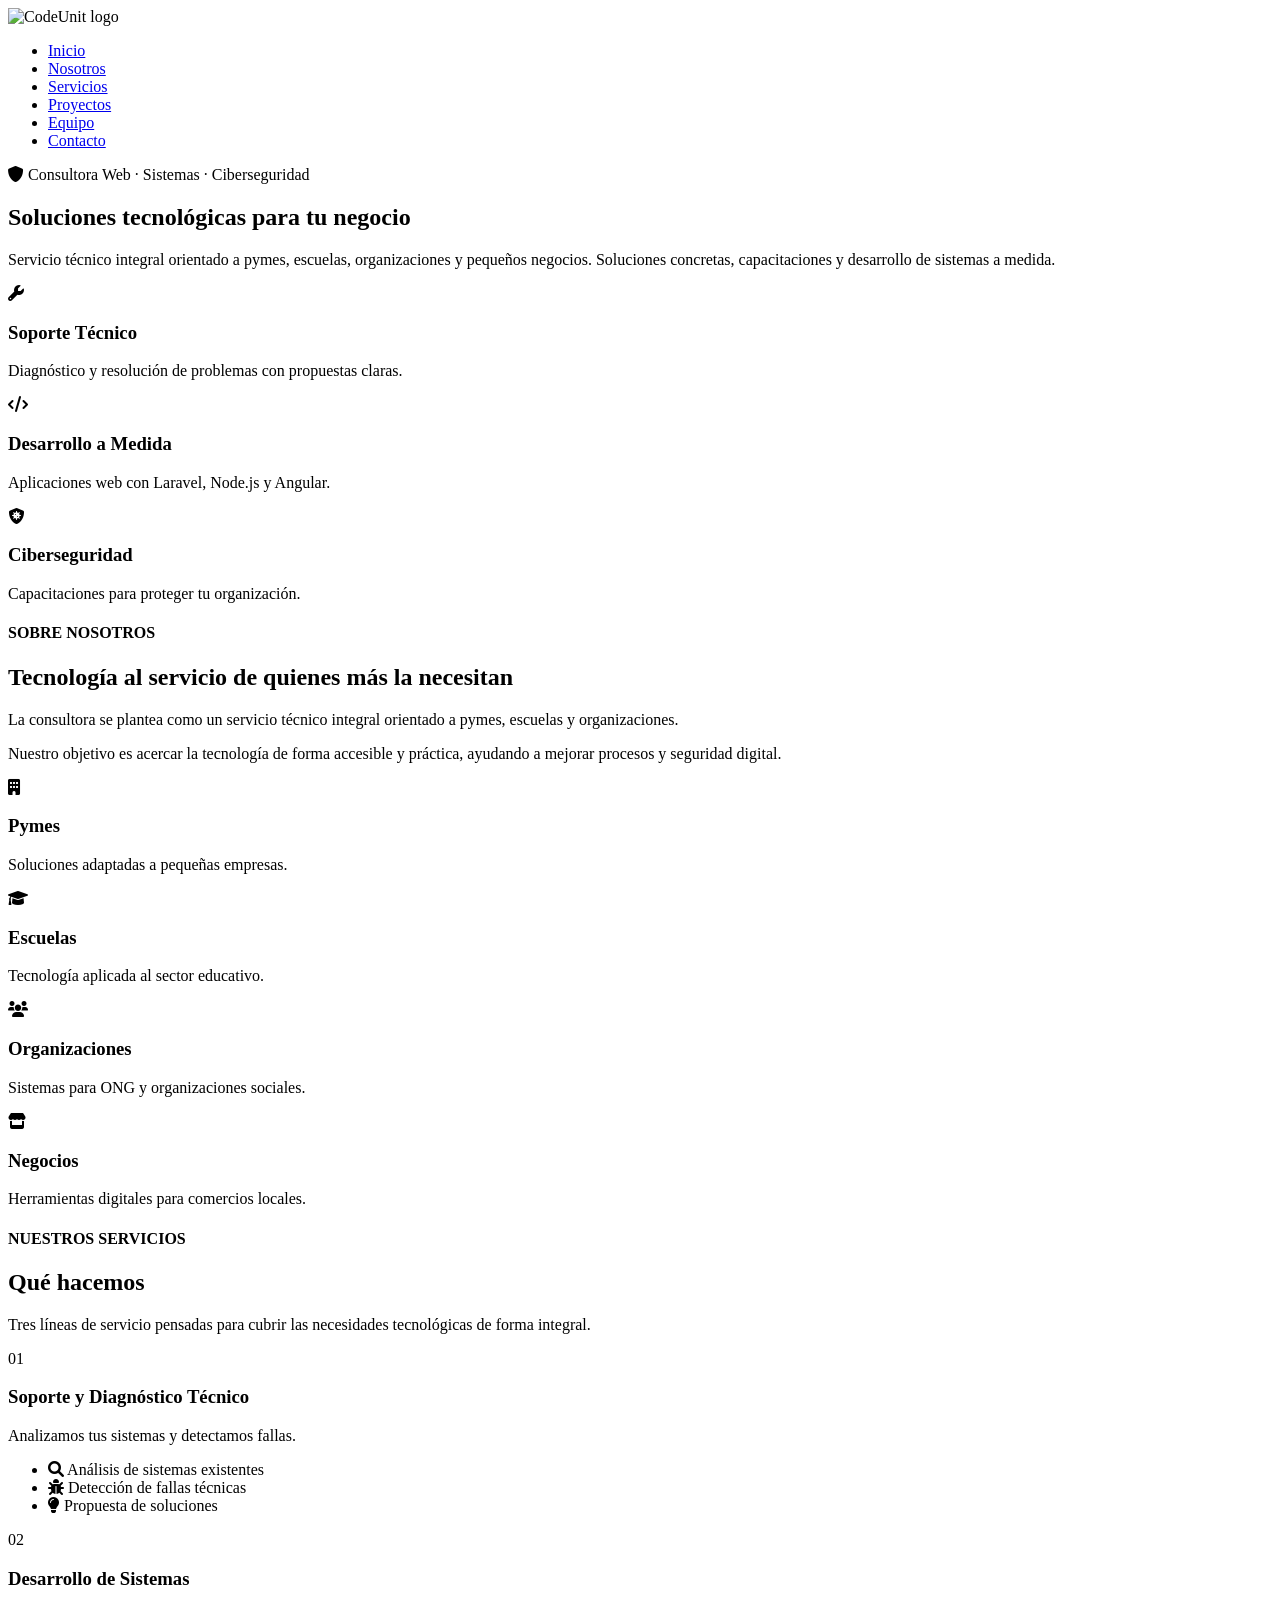
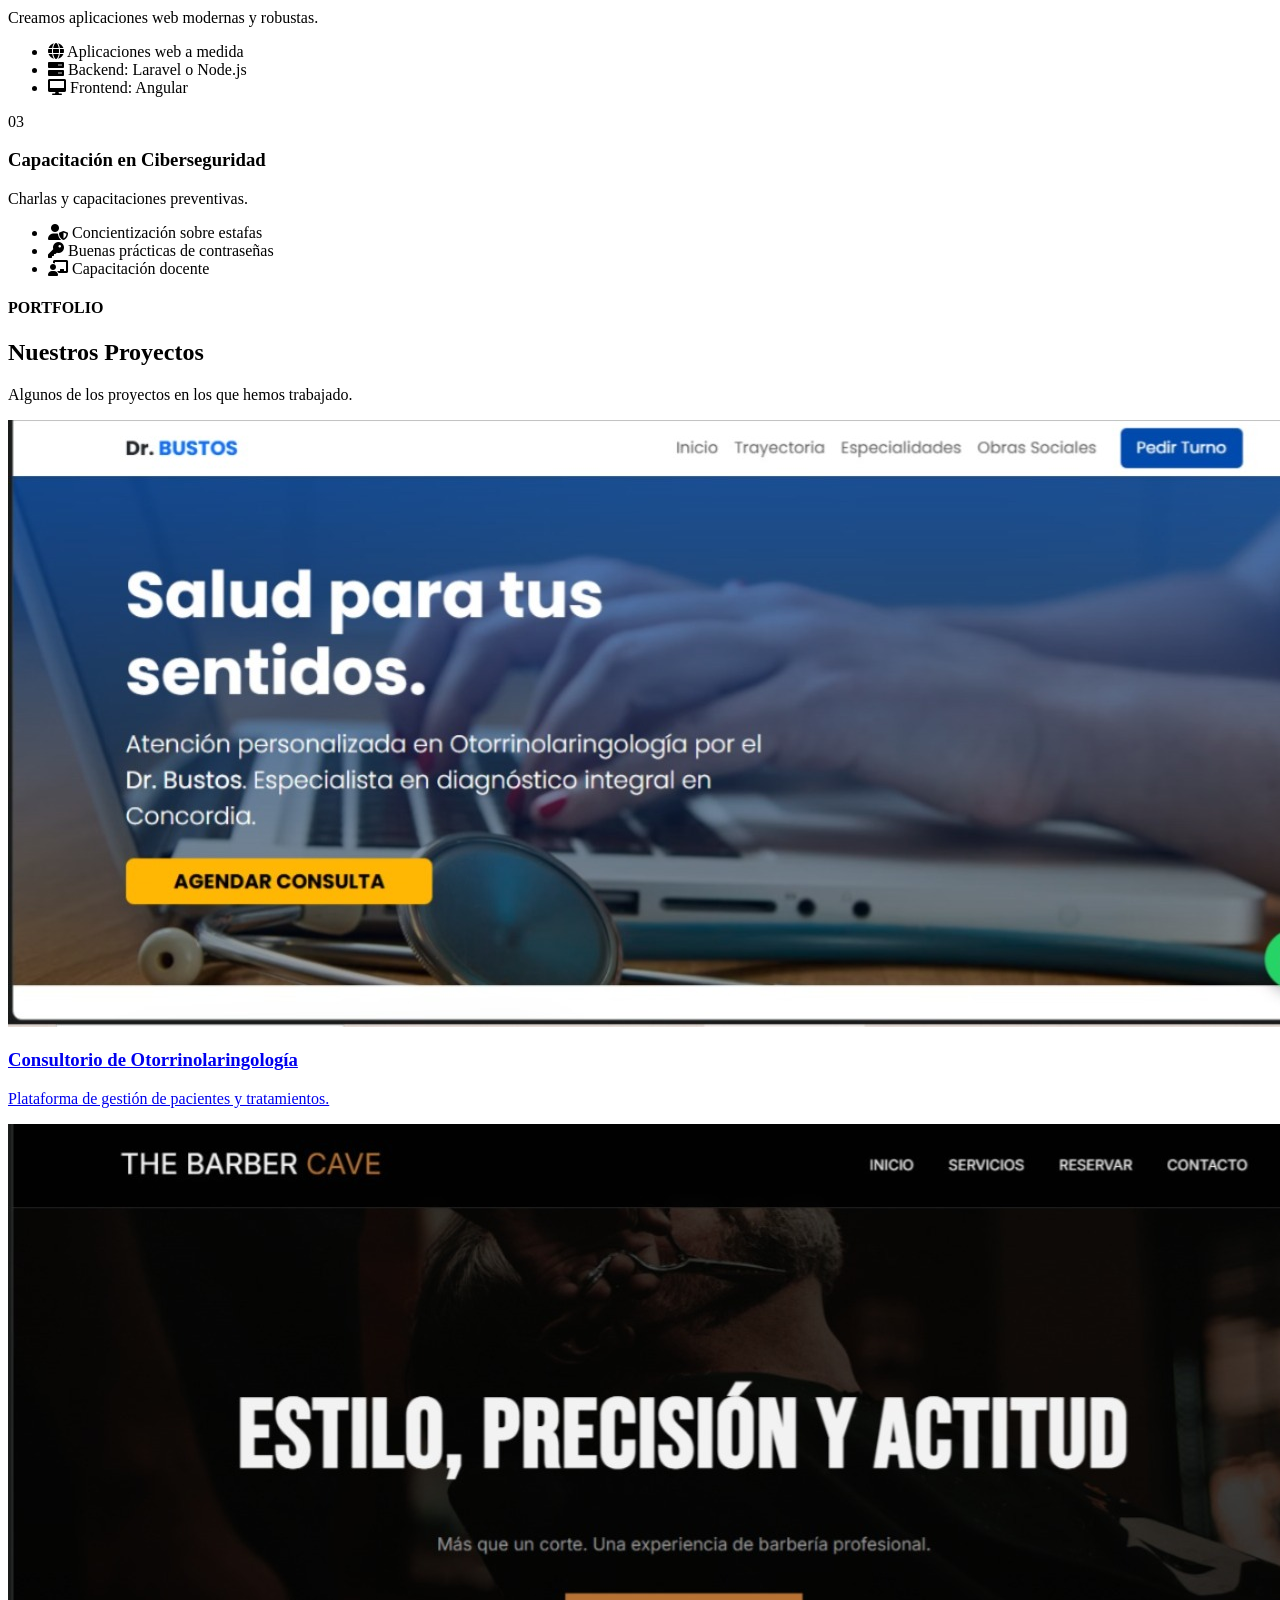
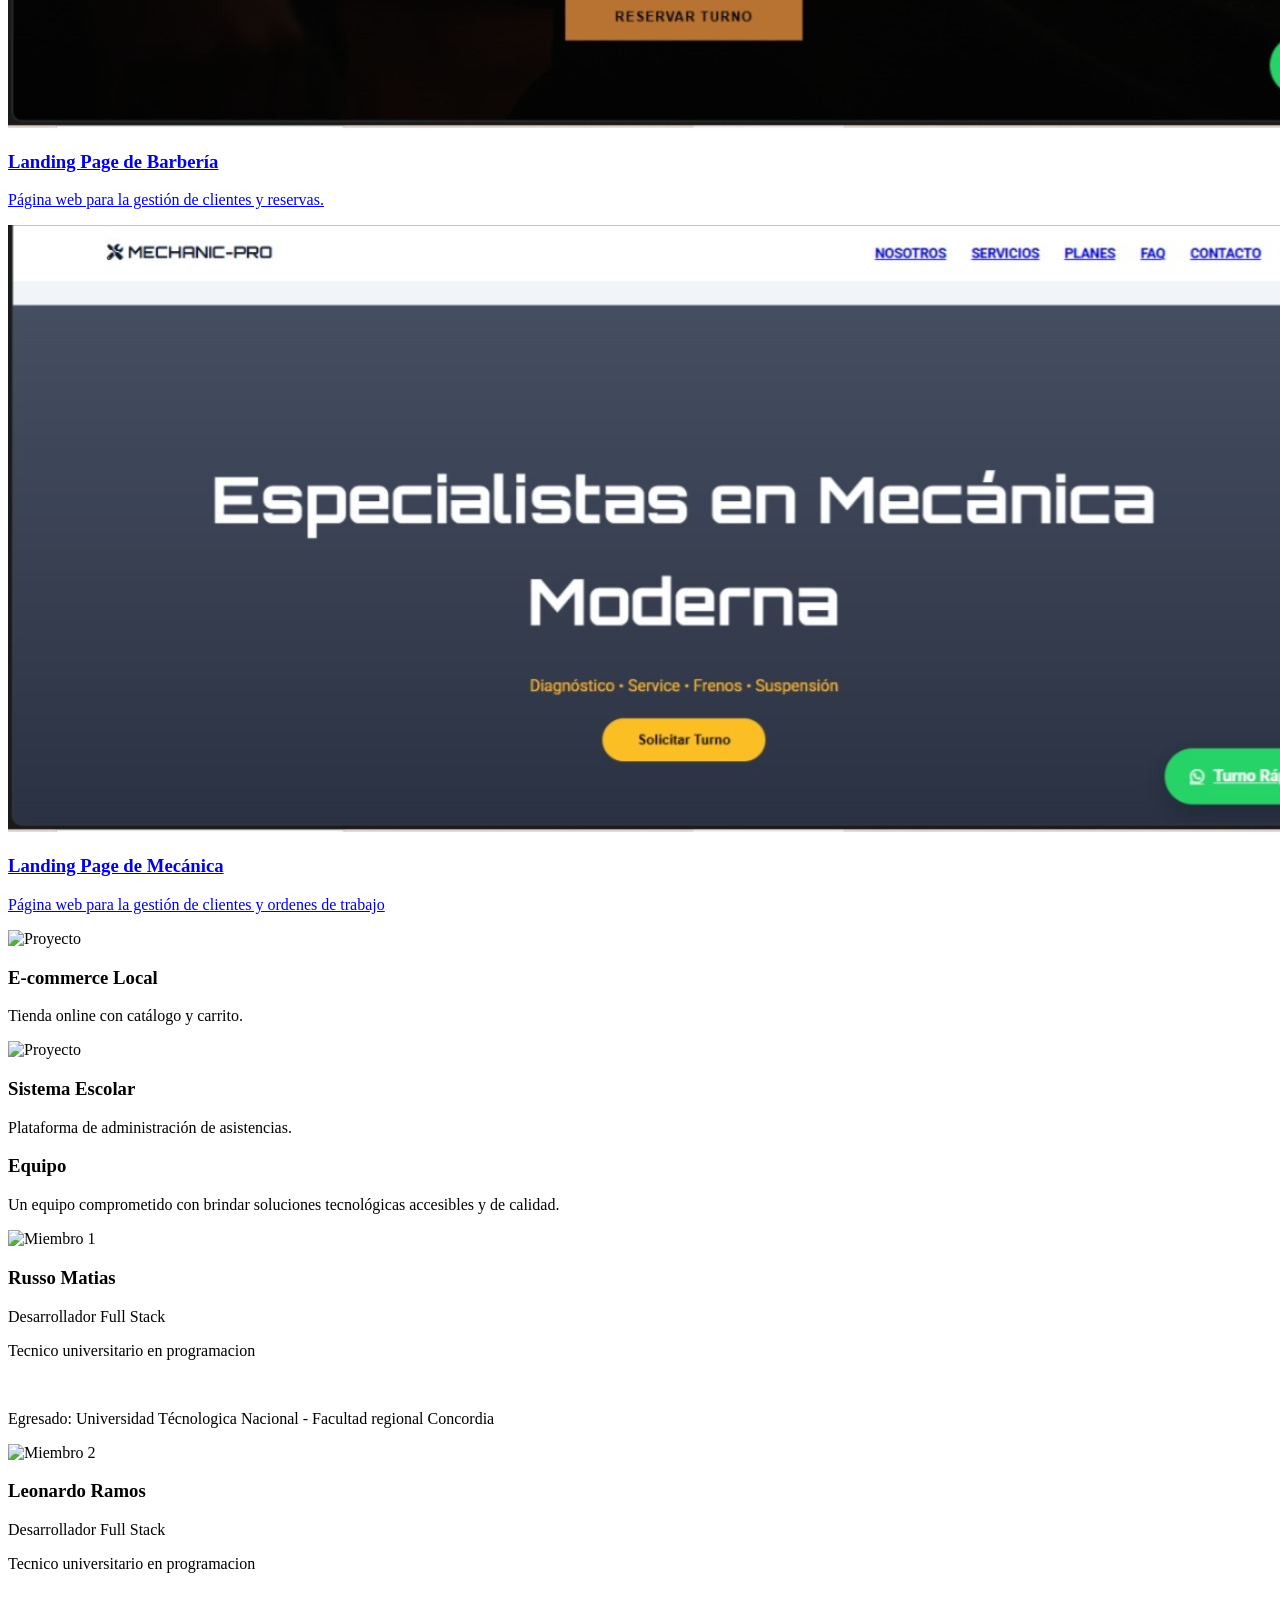
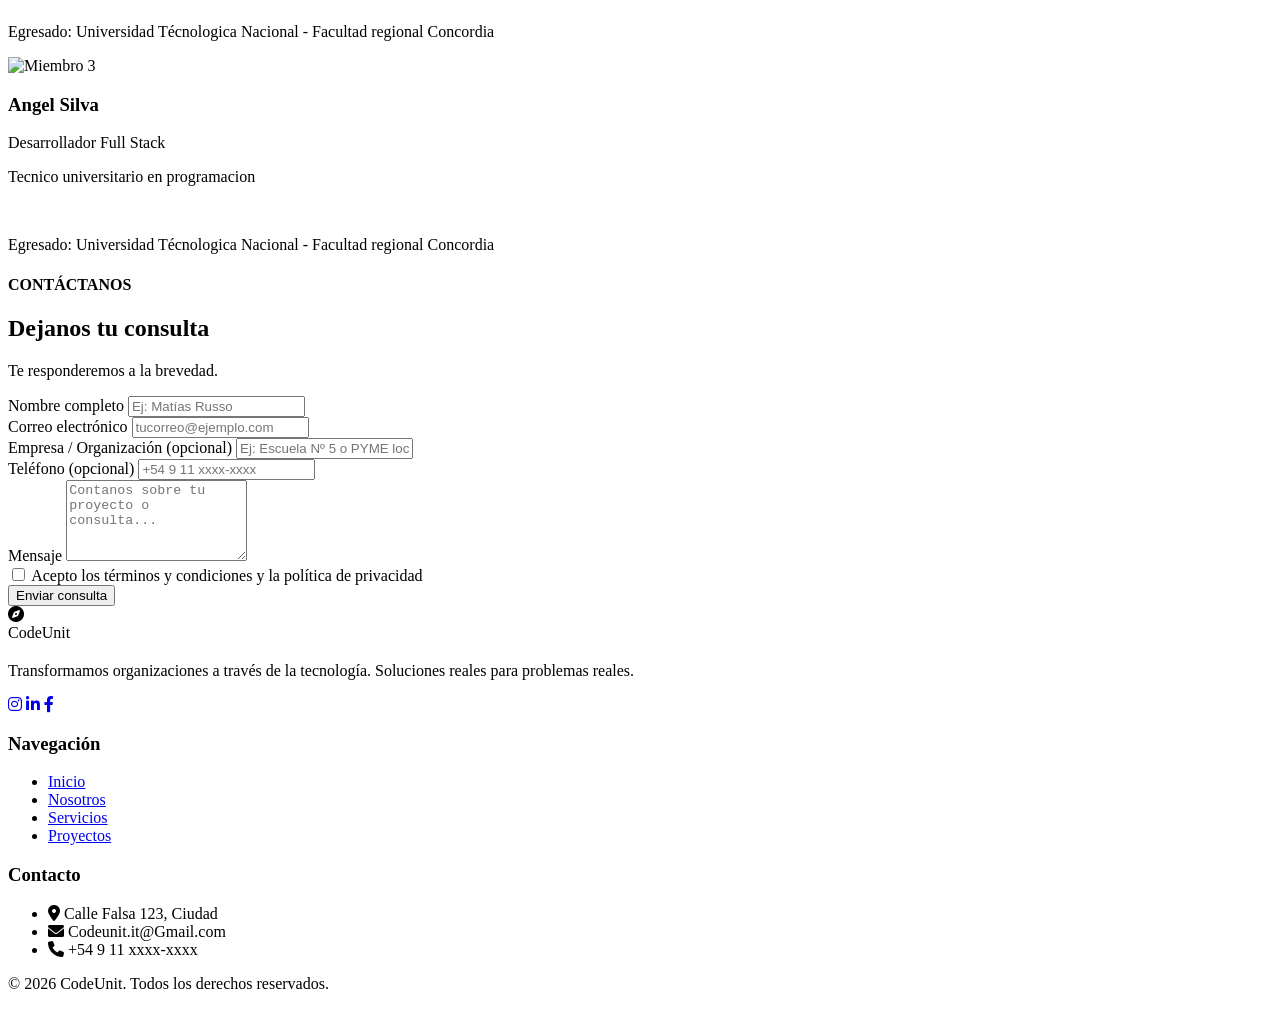
==== index.html @ b83b1275 "Prueba de cambios en el carrousel" ====
<!DOCTYPE html>
<html lang="es">
<head>
    <meta charset="UTF-8">
    <meta name="viewport" content="width=device-width, initial-scale=1.0">
    <title>Nodo Sur - Soluciones Tecnológicas</title>
    
    <link rel="stylesheet" href="styles.css">
    <link rel="icon" type="image/x-icon" href="newLogo.png">
    <link rel="icon" type="image/png" sizes="32x32" href="newLogo.png">
    <link rel="apple-touch-icon" sizes="180x180" href="newLogo.png">

    <link href="https://fonts.googleapis.com/css2?family=Poppins:wght@300;400;600;700&display=swap" rel="stylesheet">
    
    <link rel="stylesheet" href="https://cdnjs.cloudflare.com/ajax/libs/font-awesome/6.0.0/css/all.min.css">
</head>
<body>

    <nav class="navbar">
        <div class="logo-container">
            <img src="newLogo.png" alt="CodeUnit logo" class="nav-logo">
        </div>

        <div class="menu-toggle" id="mobile-menu">
            <span class="bar"></span>
            <span class="bar"></span>
            <span class="bar"></span>
        </div>

        <ul class="nav-links">
            <li><a href="#inicio">Inicio</a></li>
            <li><a href="#nosotros">Nosotros</a></li>
            <li><a href="#servicios">Servicios</a></li>
            <li><a href="#proyectos">Proyectos</a></li>
            <li><a href="#equipo">Equipo</a></li>
            <li><a href="#contacto" class="btn-nav">Contacto</a></li>
        </ul>
    </nav>

    <section id="inicio" class="hero-section">
        <div class="container hero-layout">
            <div class="hero-text">
                <span class="badge"><i class="fas fa-shield-alt"></i> Consultora Web · Sistemas · Ciberseguridad</span>
                <h1>Soluciones tecnológicas para tu negocio</h1>
                <p>Servicio técnico integral orientado a pymes, escuelas, organizaciones y pequeños negocios. Soluciones concretas, capacitaciones y desarrollo de sistemas a medida.</p>
            </div>
            
            <div class="hero-cards">
                <div class="mini-card zoom-hover">
                    <div class="icon-box"><i class="fas fa-wrench"></i></div>
                    <div>
                        <h3>Soporte Técnico</h3>
                        <p>Diagnóstico y resolución de problemas con propuestas claras.</p>
                    </div>
                </div>
                <div class="mini-card zoom-hover">
                    <div class="icon-box"><i class="fas fa-code"></i></div>
                    <div>
                        <h3>Desarrollo a Medida</h3>
                        <p>Aplicaciones web con Laravel, Node.js y Angular.</p>
                    </div>
                </div>
                <div class="mini-card zoom-hover">
                    <div class="icon-box"><i class="fas fa-shield-virus"></i></div>
                    <div>
                        <h3>Ciberseguridad</h3>
                        <p>Capacitaciones para proteger tu organización.</p>
                    </div>
                </div>
            </div>
        </div>
    </section>

    <section id="nosotros" class="section-white">
        <div class="container split-layout">
            <div class="text-block">
                <h4 class="section-subtitle">SOBRE NOSOTROS</h4>
                <h2>Tecnología al servicio de quienes más la necesitan</h2>
                <p>La consultora se plantea como un servicio técnico integral orientado a pymes, escuelas y organizaciones.</p>
                <p>Nuestro objetivo es acercar la tecnología de forma accesible y práctica, ayudando a mejorar procesos y seguridad digital.</p>
            </div>
            <div class="grid-2x2">
                <div class="info-card-white zoom-hover">
                    <i class="fas fa-building"></i>
                    <h3>Pymes</h3>
                    <p>Soluciones adaptadas a pequeñas empresas.</p>
                </div>
                <div class="info-card-white zoom-hover">
                    <i class="fas fa-graduation-cap"></i>
                    <h3>Escuelas</h3>
                    <p>Tecnología aplicada al sector educativo.</p>
                </div>
                <div class="info-card-white zoom-hover">
                    <i class="fas fa-users"></i>
                    <h3>Organizaciones</h3>
                    <p>Sistemas para ONG y organizaciones sociales.</p>
                </div>
                <div class="info-card-white zoom-hover">
                    <i class="fas fa-store"></i>
                    <h3>Negocios</h3>
                    <p>Herramientas digitales para comercios locales.</p>
                </div>
            </div>
        </div>
    </section>

    <section id="servicios" class="section-dark">
        <div class="container">
            <div class="center-header">
                <h4 class="section-subtitle">NUESTROS SERVICIOS</h4>
                <h2>Qué hacemos</h2>
                <p>Tres líneas de servicio pensadas para cubrir las necesidades tecnológicas de forma integral.</p>
            </div>
            <div class="services-grid">
                <div class="service-card zoom-hover">
                    <div class="card-number">01</div>
                    <div class="line-accent"></div>
                    <h3>Soporte y Diagnóstico Técnico</h3>
                    <p>Analizamos tus sistemas y detectamos fallas.</p>
                    <ul>
                        <li><i class="fas fa-search"></i> Análisis de sistemas existentes</li>
                        <li><i class="fas fa-bug"></i> Detección de fallas técnicas</li>
                        <li><i class="fas fa-lightbulb"></i> Propuesta de soluciones</li>
                    </ul>
                </div>
                <div class="service-card zoom-hover">
                    <div class="card-number">02</div>
                    <div class="line-accent"></div>
                    <h3>Desarrollo de Sistemas</h3>
                    <p>Creamos aplicaciones web modernas y robustas.</p>
                    <ul>
                        <li><i class="fas fa-globe"></i> Aplicaciones web a medida</li>
                        <li><i class="fas fa-server"></i> Backend: Laravel o Node.js</li>
                        <li><i class="fas fa-desktop"></i> Frontend: Angular</li>
                    </ul>
                </div>
                <div class="service-card zoom-hover">
                    <div class="card-number">03</div>
                    <div class="line-accent"></div>
                    <h3>Capacitación en Ciberseguridad</h3>
                    <p>Charlas y capacitaciones preventivas.</p>
                    <ul>
                        <li><i class="fas fa-user-shield"></i> Concientización sobre estafas</li>
                        <li><i class="fas fa-key"></i> Buenas prácticas de contraseñas</li>
                        <li><i class="fas fa-chalkboard-teacher"></i> Capacitación docente</li>
                    </ul>
                </div>
            </div>
        </div>
    </section>

    <section id="proyectos" class="section-white">
        <div class="container">
            <div class="center-header">
                <h4 class="section-subtitle">PORTFOLIO</h4>
                <h2>Nuestros Proyectos</h2>
                <p>Algunos de los proyectos en los que hemos trabajado.</p>
            </div>
            
            <div class="carousel-wrapper">
                <div class="carousel-track" id="track">
                    <div class="project-card zoom-hover">
                        <a href="https://codeunit-it.github.io/Landing_Otorrino/" target="_blank" rel="noopener">
                        <img src="images/otorrino.jpeg" alt="Proyecto">
                        <div class="p-content">
                            <h3>Consultorio de Otorrinolaringología</h3>
                            <p>Plataforma de gestión de pacientes y tratamientos.</p>
                        </div>
                        </a>
                    </div>
                    <div class="project-card zoom-hover">
                        <a href="https://codeunit-it.github.io/Landing_barberia/" target="_blank" rel="noopener">
                        <img src="images/barberia.jpeg" alt="Proyecto">
                        <div class="p-content">
                            <h3>Landing Page de Barbería</h3>
                            <p>Página web para la gestión de clientes y reservas.</p>
                        </div>
                        </a>
                    </div>
                    <div class="project-card zoom-hover">
                        <a href="https://codeunit-it.github.io/Landing_mecanica/" target="_blank" rel="noopener">
                        <img src="images/mecanico.jpeg" alt="Proyecto">
                        <div class="p-content">
                            <h3>Landing Page de Mecánica</h3>
                            <p>Página web para la gestión de clientes y ordenes de trabajo</p>
                        </div>
                        </a>
                    </div>
                    <div class="project-card zoom-hover">
                        <img src="https://cdn.dribbble.com/userupload/23744972/file/original-f09ad4491cf30c1628e68083ad7d12ad.jpg?resize=400x0" alt="Proyecto">
                        <div class="p-content">
                            <h3>E-commerce Local</h3>
                            <p>Tienda online con catálogo y carrito.</p>
                        </div>
                    </div>
                     <div class="project-card zoom-hover">
                        <img src="https://www.lawebdelprogramador.com/usr/195000/195862/5e44d7206b558-gestion_de_alumnos.png" alt="Proyecto">
                        <div class="p-content">
                            <h3>Sistema Escolar</h3>
                            <p>Plataforma de administración de asistencias.</p>
                        </div>
                    </div>
                </div>
            </div>
        </div>
    </section>

    <section id="equipo" class="section-grey">
        <div class="container">
            <div class="center-header">
                <h3>Equipo</h3>
                <p>Un equipo comprometido con brindar soluciones tecnológicas accesibles y de calidad.</p>
            </div>
            <div class="team-grid">
                <div class="team-card zoom-hover">
                    <img src="https://cdn-icons-png.flaticon.com/512/149/149071.png" alt="Miembro 1">
                    <div class="team-info">
                        <h3>Russo Matias</h3>
                        <span class="role">Desarrollador Full Stack</span>
                        <p>Tecnico universitario en programacion</p>
                        <br>
                        <p>Egresado: Universidad Técnologica Nacional - Facultad regional Concordia</p>
                    </div>
                </div>
                <div class="team-card zoom-hover">
                    <img src="https://cdn-icons-png.flaticon.com/512/149/149071.png" alt="Miembro 2">
                    <div class="team-info">
                        <h3>Leonardo Ramos</h3>
                        <span class="role">Desarrollador Full Stack</span>
                        <p>Tecnico universitario en programacion</p>
                        <br>
                        <p>Egresado: Universidad Técnologica Nacional - Facultad regional Concordia</p>
                    </div>
                </div>
                <div class="team-card zoom-hover">
                    <img src="https://cdn-icons-png.flaticon.com/512/149/149071.png" alt="Miembro 3">
                    <div class="team-info">
                        <h3>Angel Silva</h3>
                        <span class="role">Desarrollador Full Stack</span>
                        <p>Tecnico universitario en programacion </p>
                        <br>
                        <p>Egresado: Universidad Técnologica Nacional - Facultad regional Concordia</p>
                    </div>
                </div>
            </div>
        </div>
    </section>

    <!-- SECCIÓN CONTACTO CON FORM -->
    <section id="contacto" class="section-white">
        <div class="container">
            <div class="center-header">
                <h4 class="section-subtitle">CONTÁCTANOS</h4>
                <h2>Dejanos tu consulta</h2>
                <p>Te responderemos a la brevedad.</p>
            </div>

            <div class="contact-form-wrapper">
                <form class="contact-form" 
                      action="https://formsubmit.co/Codeunit.it@gmail.com" 
                      method="POST">
                    <div class="form-row">
                        <div class="form-group">
                            <label for="nombre">Nombre completo</label>
                            <input 
                                type="text" 
                                id="nombre" 
                                name="nombre" 
                                placeholder="Ej: Matías Russo" 
                                required
                            >
                        </div>

                        <div class="form-group">
                            <label for="email">Correo electrónico</label>
                            <input 
                                type="email" 
                                id="email" 
                                name="email" 
                                placeholder="tucorreo@ejemplo.com" 
                                required
                            >
                        </div>
                    </div>

                    <div class="form-group">
                        <label for="empresa">Empresa / Organización (opcional)</label>
                        <input 
                            type="text" 
                            id="empresa" 
                            name="empresa" 
                            placeholder="Ej: Escuela Nº 5 o PYME local"
                        >
                    </div>

                    <div class="form-group">
                        <label for="telefono">Teléfono (opcional)</label>
                        <input 
                            type="tel" 
                            id="telefono" 
                            name="telefono" 
                            placeholder="+54 9 11 xxxx-xxxx"
                        >
                    </div>

                    <div class="form-group">
                        <label for="mensaje">Mensaje</label>
                        <textarea 
                            id="mensaje" 
                            name="mensaje" 
                            rows="5" 
                            placeholder="Contanos sobre tu proyecto o consulta..." 
                            required
                        ></textarea>
                    </div>

                    <div class="form-group form-check">
                        <input type="checkbox" id="acepto" name="acepto" >
                        <label for="acepto">Acepto los términos y condiciones y la política de privacidad</label>
                    </div>

                    <!-- Config extra de FormSubmit -->
                    <input type="hidden" name="_subject" value="Nueva consulta desde la web">
                    <input type="hidden" name="_captcha" value="false">
                    <input type="hidden" name="_next" value="https://codeunit-it.github.io/">

                    <button type="submit">
                        Enviar consulta
                    </button>
                </form>
            </div>
        </div>
    </section>

    <footer class="footer-section">
        <div class="container">
            <div class="footer-grid">
                
                <div class="footer-col">
                    <div class="logo-container" style="margin-bottom: 20px;">
                        <div class="logo-placeholder"><i class="fas fa-compass"></i></div>
                        <span>CodeUnit</span>
                    </div>
                    <p>Transformamos organizaciones a través de la tecnología. Soluciones reales para problemas reales.</p>
                    <div class="social-icons">
                        <a href="#" class="zoom-hover"><i class="fab fa-instagram"></i></a>
                        <a href="#" class="zoom-hover"><i class="fab fa-linkedin-in"></i></a>
                        <a href="#" class="zoom-hover"><i class="fab fa-facebook-f"></i></a>
                    </div>
                </div>

                <div class="footer-col">
                    <h3>Navegación</h3>
                    <ul class="footer-links">
                        <li><a href="#inicio">Inicio</a></li>
                        <li><a href="#nosotros">Nosotros</a></li>
                        <li><a href="#servicios">Servicios</a></li>
                        <li><a href="#proyectos">Proyectos</a></li>
                    </ul>
                </div>

                <div class="footer-col">
                    <h3>Contacto</h3>
                    <ul class="contact-list">
                        <li><i class="fas fa-map-marker-alt"></i> Calle Falsa 123, Ciudad</li>
                        <li><i class="fas fa-envelope"></i> Codeunit.it@Gmail.com</li>
                        <li><i class="fas fa-phone"></i> +54 9 11 xxxx-xxxx</li>
                    </ul>
                </div>
            </div>

            <div class="footer-bottom">
                <p>&copy; 2026 CodeUnit. Todos los derechos reservados.</p>
            </div>
        </div>
    </footer>

    <script src="script.js"></script>
</body>
</html>
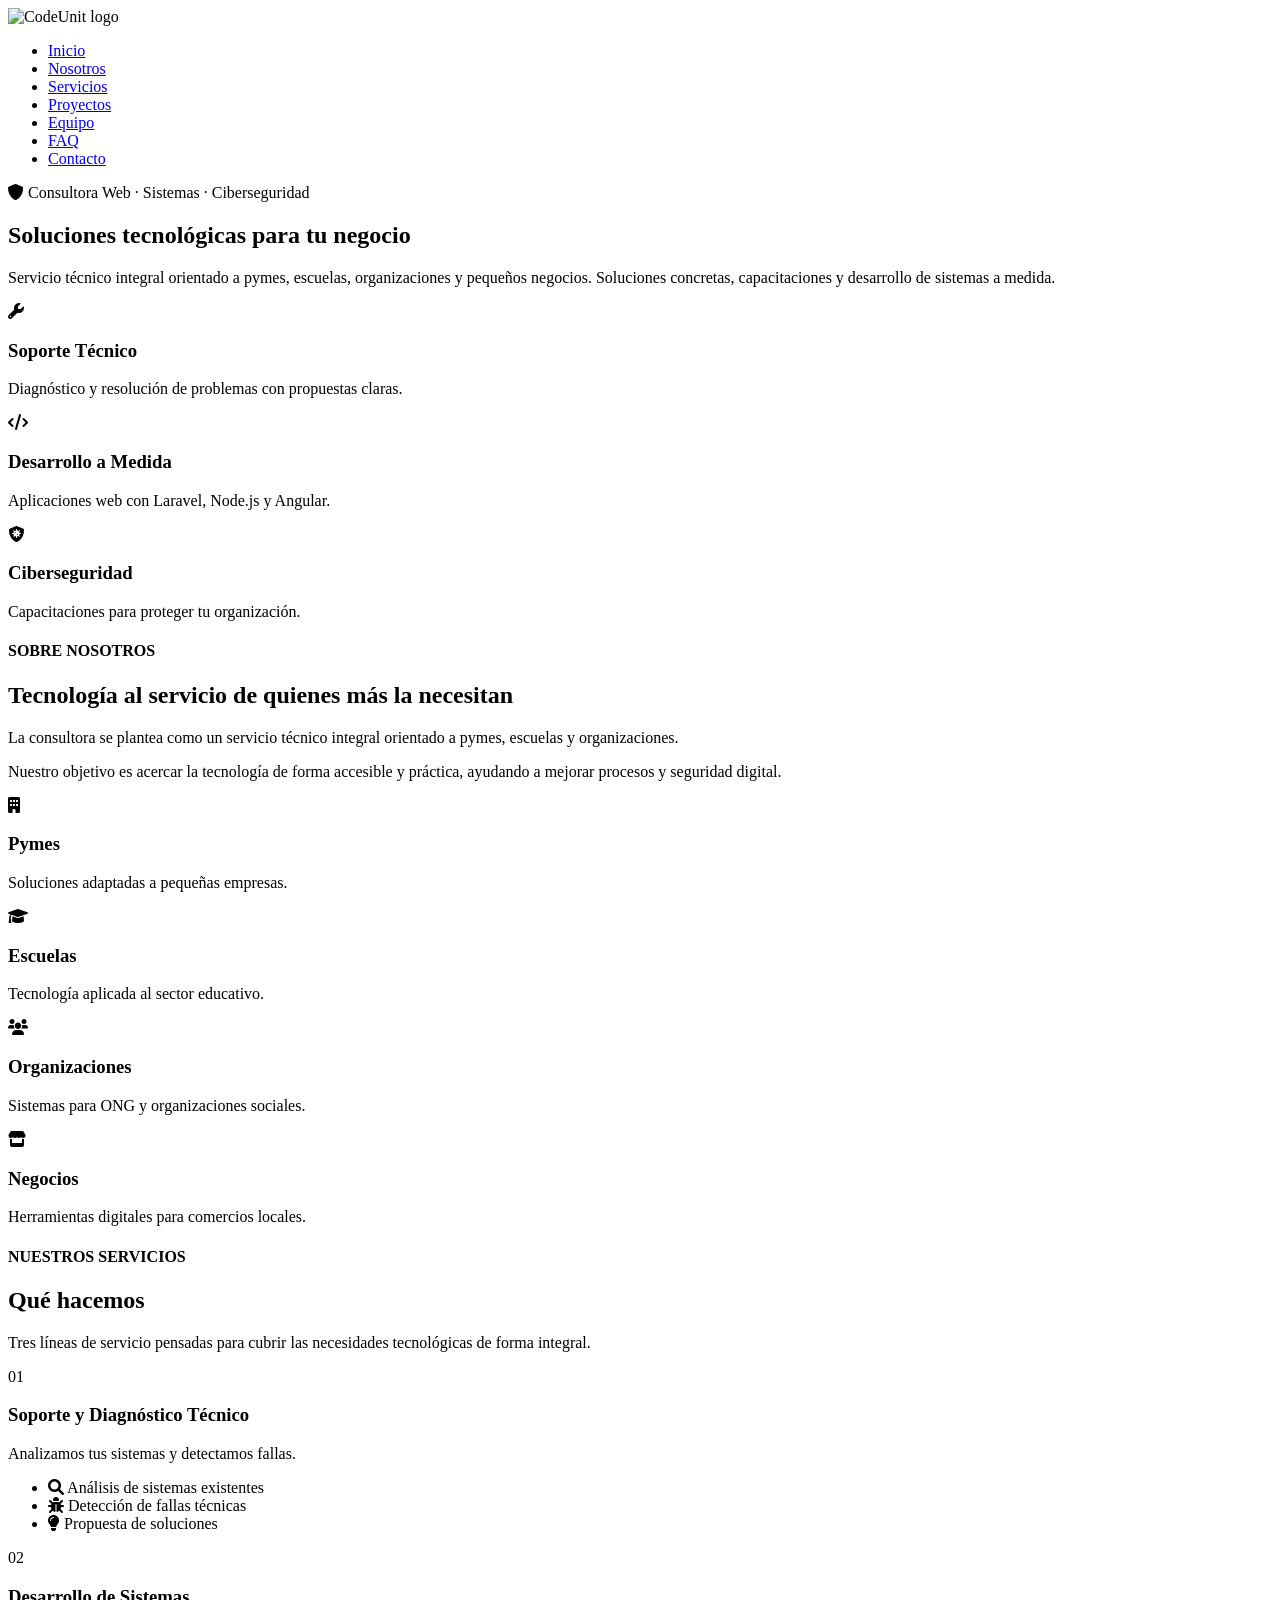
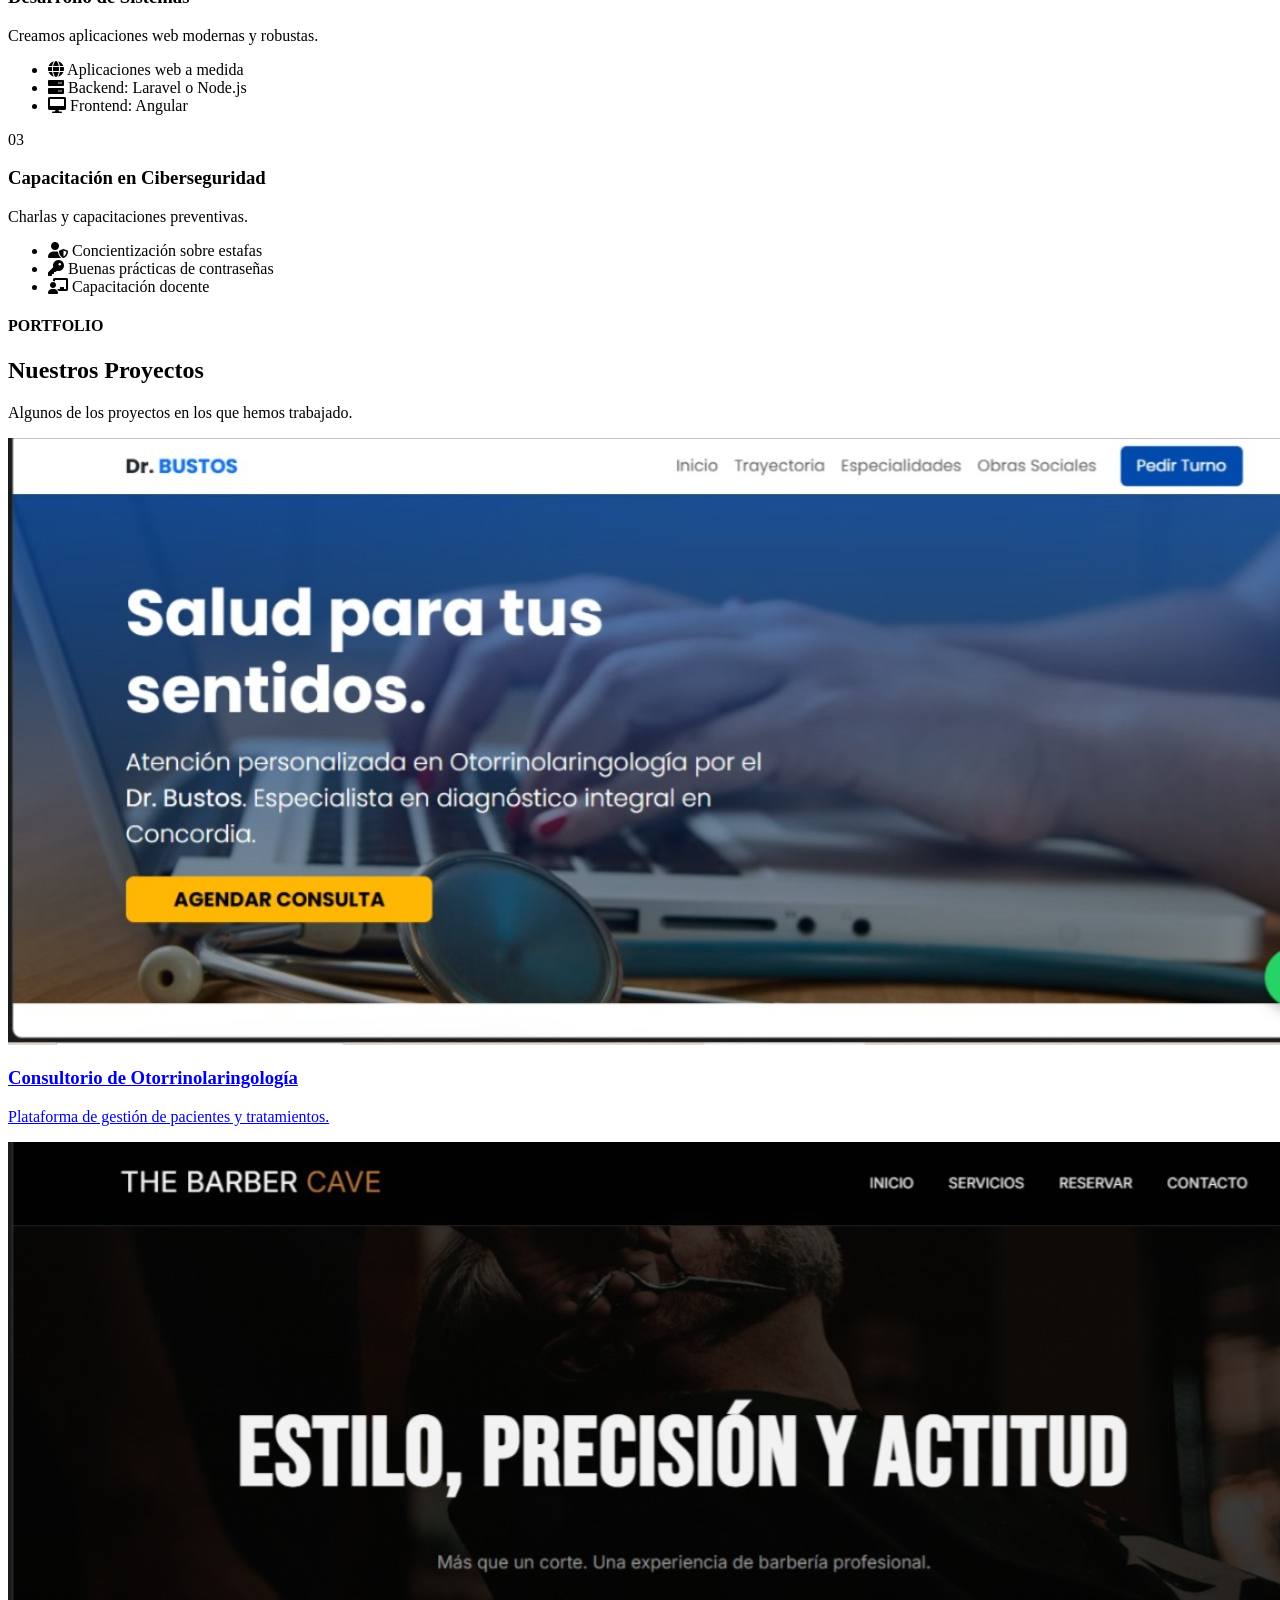
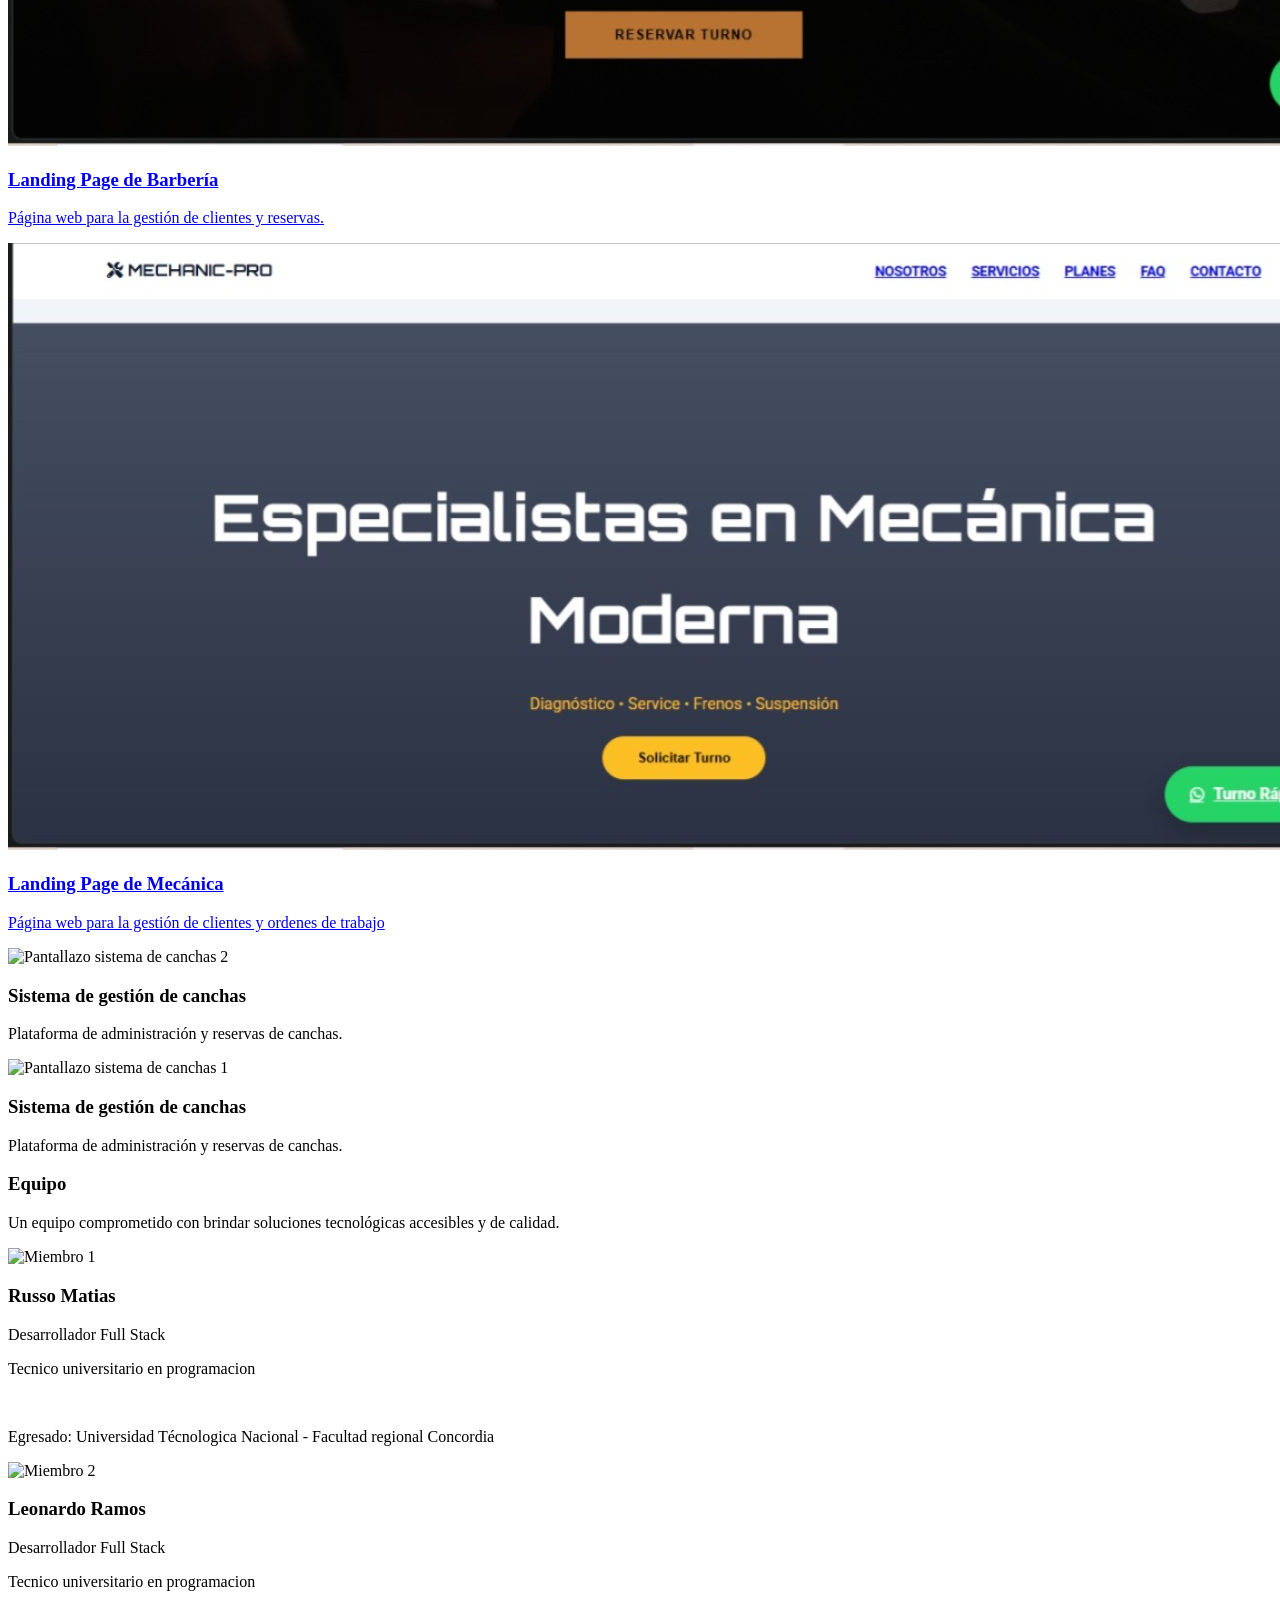
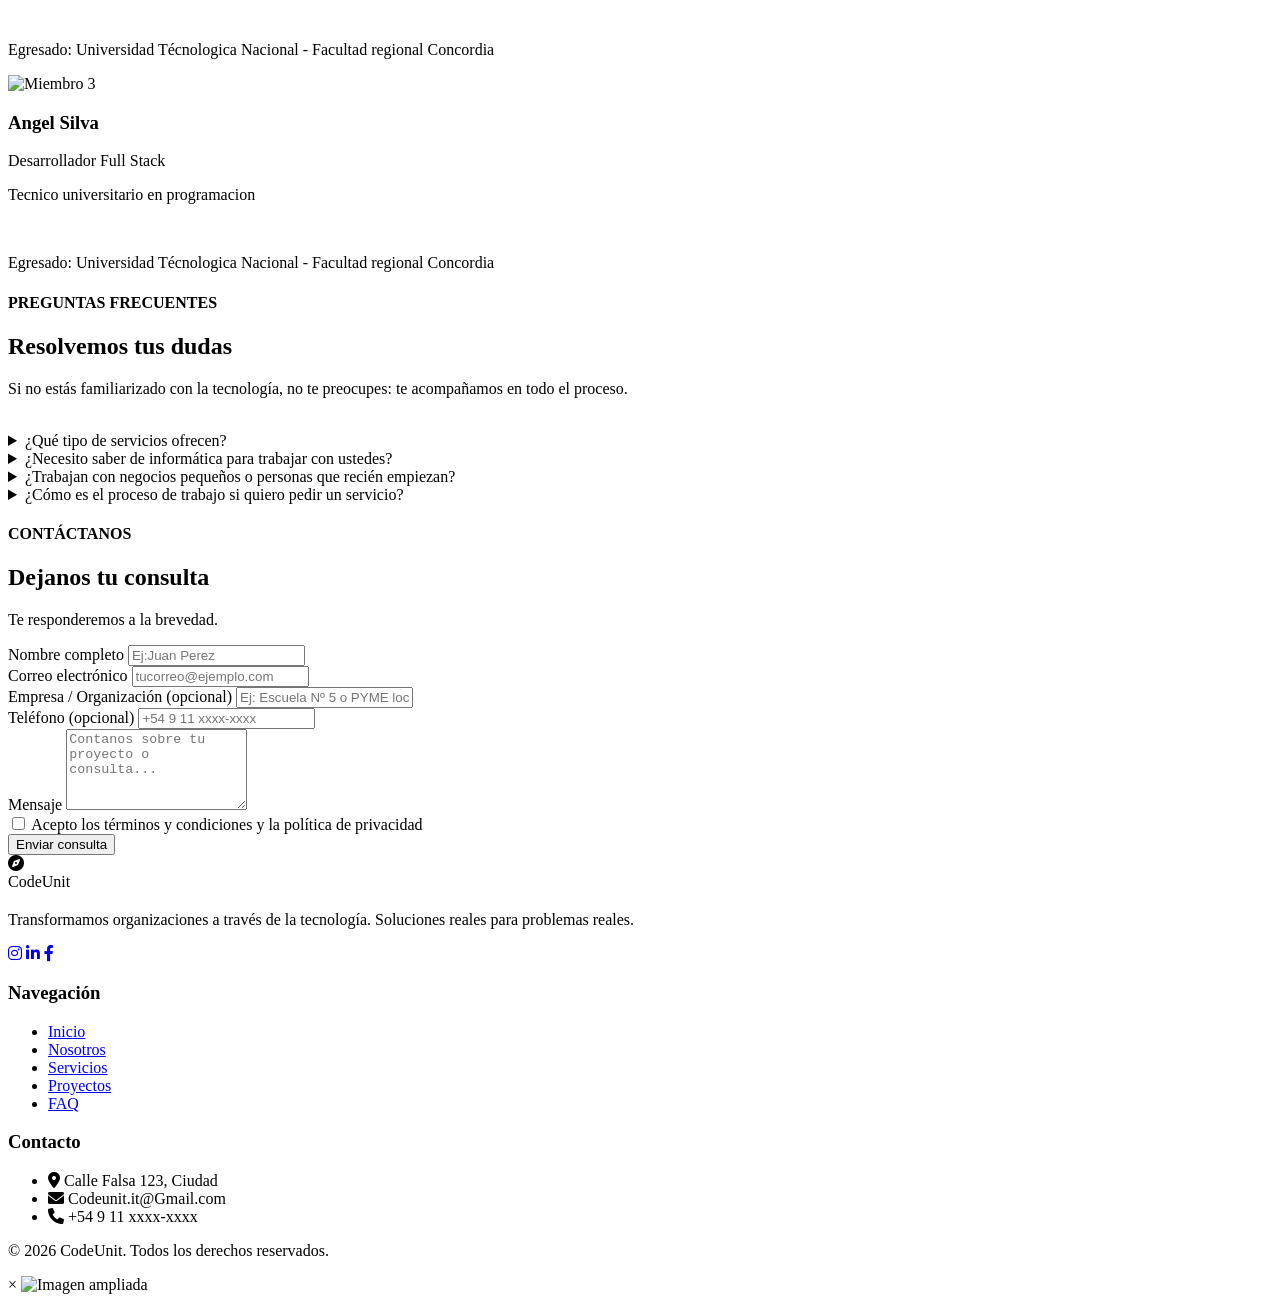
==== commit 6ce3e0df: "actualizacion 1" ====
--- a/index.html
+++ b/index.html
@@ -3,7 +3,7 @@
 <head>
     <meta charset="UTF-8">
     <meta name="viewport" content="width=device-width, initial-scale=1.0">
-    <title>Nodo Sur - Soluciones Tecnológicas</title>
+    <title>Code Unit - Soluciones Tecnológicas</title>
     
     <link rel="stylesheet" href="styles.css">
     <link rel="icon" type="image/x-icon" href="newLogo.png">
@@ -11,7 +11,6 @@
     <link rel="apple-touch-icon" sizes="180x180" href="newLogo.png">
 
     <link href="https://fonts.googleapis.com/css2?family=Poppins:wght@300;400;600;700&display=swap" rel="stylesheet">
-    
     <link rel="stylesheet" href="https://cdnjs.cloudflare.com/ajax/libs/font-awesome/6.0.0/css/all.min.css">
 </head>
 <body>
@@ -33,6 +32,7 @@
             <li><a href="#servicios">Servicios</a></li>
             <li><a href="#proyectos">Proyectos</a></li>
             <li><a href="#equipo">Equipo</a></li>
+            <li><a href="#faq">FAQ</a></li>
             <li><a href="#contacto" class="btn-nav">Contacto</a></li>
         </ul>
     </nav>
@@ -161,43 +161,47 @@
                 <div class="carousel-track" id="track">
                     <div class="project-card zoom-hover">
                         <a href="https://codeunit-it.github.io/Landing_Otorrino/" target="_blank" rel="noopener">
-                        <img src="images/otorrino.jpeg" alt="Proyecto">
+                            <img src="images/otorrino.jpeg" alt="Proyecto">
+                            <div class="p-content">
+                                <h3>Consultorio de Otorrinolaringología</h3>
+                                <p>Plataforma de gestión de pacientes y tratamientos.</p>
+                            </div>
+                        </a>
+                    </div>
+
+                    <div class="project-card zoom-hover">
+                        <a href="https://codeunit-it.github.io/Landing_barberia/" target="_blank" rel="noopener">
+                            <img src="images/barberia.jpeg" alt="Proyecto">
+                            <div class="p-content">
+                                <h3>Landing Page de Barbería</h3>
+                                <p>Página web para la gestión de clientes y reservas.</p>
+                            </div>
+                        </a>
+                    </div>
+
+                    <div class="project-card zoom-hover">
+                        <a href="https://codeunit-it.github.io/Landing_mecanica/" target="_blank" rel="noopener">
+                            <img src="images/mecanico.jpeg" alt="Proyecto">
+                            <div class="p-content">
+                                <h3>Landing Page de Mecánica</h3>
+                                <p>Página web para la gestión de clientes y ordenes de trabajo</p>
+                            </div>
+                        </a>
+                    </div>
+
+                    <div class="project-card zoom-hover">
+                        <img src="images/pantallazo_canchas2.jpeg" alt="Pantallazo sistema de canchas 2" class="zoomable-img">
                         <div class="p-content">
-                            <h3>Consultorio de Otorrinolaringología</h3>
-                            <p>Plataforma de gestión de pacientes y tratamientos.</p>
+                            <h3>Sistema de gestión de canchas</h3>
+                            <p>Plataforma de administración y reservas de canchas.</p>
                         </div>
-                        </a>
-                    </div>
-                    <div class="project-card zoom-hover">
-                        <a href="https://codeunit-it.github.io/Landing_barberia/" target="_blank" rel="noopener">
-                        <img src="images/barberia.jpeg" alt="Proyecto">
+                    </div>
+
+                    <div class="project-card zoom-hover">
+                        <img src="images/pantallazo_canchas1.jpeg" alt="Pantallazo sistema de canchas 1" class="zoomable-img">
                         <div class="p-content">
-                            <h3>Landing Page de Barbería</h3>
-                            <p>Página web para la gestión de clientes y reservas.</p>
-                        </div>
-                        </a>
-                    </div>
-                    <div class="project-card zoom-hover">
-                        <a href="https://codeunit-it.github.io/Landing_mecanica/" target="_blank" rel="noopener">
-                        <img src="images/mecanico.jpeg" alt="Proyecto">
-                        <div class="p-content">
-                            <h3>Landing Page de Mecánica</h3>
-                            <p>Página web para la gestión de clientes y ordenes de trabajo</p>
-                        </div>
-                        </a>
-                    </div>
-                    <div class="project-card zoom-hover">
-                        <img src="https://cdn.dribbble.com/userupload/23744972/file/original-f09ad4491cf30c1628e68083ad7d12ad.jpg?resize=400x0" alt="Proyecto">
-                        <div class="p-content">
-                            <h3>E-commerce Local</h3>
-                            <p>Tienda online con catálogo y carrito.</p>
-                        </div>
-                    </div>
-                     <div class="project-card zoom-hover">
-                        <img src="https://www.lawebdelprogramador.com/usr/195000/195862/5e44d7206b558-gestion_de_alumnos.png" alt="Proyecto">
-                        <div class="p-content">
-                            <h3>Sistema Escolar</h3>
-                            <p>Plataforma de administración de asistencias.</p>
+                            <h3>Sistema de gestión de canchas</h3>
+                            <p>Plataforma de administración y reservas de canchas.</p>
                         </div>
                     </div>
                 </div>
@@ -237,7 +241,7 @@
                     <div class="team-info">
                         <h3>Angel Silva</h3>
                         <span class="role">Desarrollador Full Stack</span>
-                        <p>Tecnico universitario en programacion </p>
+                        <p>Tecnico universitario en programacion</p>
                         <br>
                         <p>Egresado: Universidad Técnologica Nacional - Facultad regional Concordia</p>
                     </div>
@@ -246,7 +250,47 @@
         </div>
     </section>
 
-    <!-- SECCIÓN CONTACTO CON FORM -->
+    <!-- FAQ -->
+    <section id="faq" class="section-white">
+        <div class="container">
+            <div class="center-header">
+                <h4 class="section-subtitle">PREGUNTAS FRECUENTES</h4>
+                <h2>Resolvemos tus dudas</h2>
+                <p>Si no estás familiarizado con la tecnología, no te preocupes: te acompañamos en todo el proceso.</p>
+            </div>
+            <br>
+            <div class="faq-list">
+                <details class="faq-item">
+                    <summary>¿Qué tipo de servicios ofrecen?</summary>
+                    <div class="faq-answer">
+                        <p>Ofrecemos soporte técnico, desarrollo de páginas y sistemas web, y capacitaciones en ciberseguridad para negocios, escuelas y organizaciones.</p>
+                    </div>
+                </details>
+                
+                <details class="faq-item">
+                    <summary>¿Necesito saber de informática para trabajar con ustedes?</summary>
+                    <div class="faq-answer">
+                        <p>No. Nuestro objetivo es explicar todo de forma simple, para que cualquier cliente pueda entender qué necesita y cómo lo vamos a resolver.</p>
+                    </div>
+                </details>
+
+                <details class="faq-item">
+                    <summary>¿Trabajan con negocios pequeños o personas que recién empiezan?</summary>
+                    <div class="faq-answer">
+                        <p>Sí. Estamos orientados a pymes, comercios, escuelas, organizaciones y clientes que necesitan soluciones concretas sin complicarse con temas técnicos.</p>
+                    </div>
+                </details>
+
+                <details class="faq-item">
+                    <summary>¿Cómo es el proceso de trabajo si quiero pedir un servicio?</summary>
+                    <div class="faq-answer">
+                        <p>Primero nos contás tu necesidad, luego analizamos el caso, te proponemos una solución clara y avanzamos con un plan de trabajo adaptado a tu situación.</p>
+                    </div>
+                </details>
+            </div>
+        </div>
+    </section>
+
     <section id="contacto" class="section-white">
         <div class="container">
             <div class="center-header">
@@ -256,77 +300,44 @@
             </div>
 
             <div class="contact-form-wrapper">
-                <form class="contact-form" 
-                      action="https://formsubmit.co/Codeunit.it@gmail.com" 
-                      method="POST">
+                <form class="contact-form" action="https://formsubmit.co/Codeunit.it@gmail.com" method="POST">
                     <div class="form-row">
                         <div class="form-group">
                             <label for="nombre">Nombre completo</label>
-                            <input 
-                                type="text" 
-                                id="nombre" 
-                                name="nombre" 
-                                placeholder="Ej: Matías Russo" 
-                                required
-                            >
+                            <input type="text" id="nombre" name="nombre" placeholder="Ej:Juan Perez" required>
                         </div>
 
                         <div class="form-group">
                             <label for="email">Correo electrónico</label>
-                            <input 
-                                type="email" 
-                                id="email" 
-                                name="email" 
-                                placeholder="tucorreo@ejemplo.com" 
-                                required
-                            >
+                            <input type="email" id="email" name="email" placeholder="tucorreo@ejemplo.com" required>
                         </div>
                     </div>
 
                     <div class="form-group">
                         <label for="empresa">Empresa / Organización (opcional)</label>
-                        <input 
-                            type="text" 
-                            id="empresa" 
-                            name="empresa" 
-                            placeholder="Ej: Escuela Nº 5 o PYME local"
-                        >
+                        <input type="text" id="empresa" name="empresa" placeholder="Ej: Escuela Nº 5 o PYME local">
                     </div>
 
                     <div class="form-group">
                         <label for="telefono">Teléfono (opcional)</label>
-                        <input 
-                            type="tel" 
-                            id="telefono" 
-                            name="telefono" 
-                            placeholder="+54 9 11 xxxx-xxxx"
-                        >
+                        <input type="tel" id="telefono" name="telefono" placeholder="+54 9 11 xxxx-xxxx">
                     </div>
 
                     <div class="form-group">
                         <label for="mensaje">Mensaje</label>
-                        <textarea 
-                            id="mensaje" 
-                            name="mensaje" 
-                            rows="5" 
-                            placeholder="Contanos sobre tu proyecto o consulta..." 
-                            required
-                        ></textarea>
+                        <textarea id="mensaje" name="mensaje" rows="5" placeholder="Contanos sobre tu proyecto o consulta..." required></textarea>
                     </div>
 
                     <div class="form-group form-check">
-                        <input type="checkbox" id="acepto" name="acepto" >
+                        <input type="checkbox" id="acepto" name="acepto">
                         <label for="acepto">Acepto los términos y condiciones y la política de privacidad</label>
                     </div>
 
-                    <!-- Config extra de FormSubmit -->
                     <input type="hidden" name="_subject" value="Nueva consulta desde la web">
                     <input type="hidden" name="_captcha" value="false">
                     <input type="hidden" name="_next" value="https://codeunit-it.github.io/">
 
-                    <button type="submit">
-                        Enviar consulta
-                    </button>
+                    <button type="submit">Enviar consulta</button>
                 </form>
             </div>
         </div>
@@ -335,7 +346,6 @@
     <footer class="footer-section">
         <div class="container">
             <div class="footer-grid">
-                
                 <div class="footer-col">
                     <div class="logo-container" style="margin-bottom: 20px;">
                         <div class="logo-placeholder"><i class="fas fa-compass"></i></div>
@@ -356,6 +366,7 @@
                         <li><a href="#nosotros">Nosotros</a></li>
                         <li><a href="#servicios">Servicios</a></li>
                         <li><a href="#proyectos">Proyectos</a></li>
+                        <li><a href="#faq">FAQ</a></li>
                     </ul>
                 </div>
 
@@ -375,6 +386,11 @@
         </div>
     </footer>
 
+    <div id="imgModal" class="img-modal" aria-hidden="true">
+        <span class="close-modal" id="closeModal">&times;</span>
+        <img class="img-modal-content" id="imgModalContent" alt="Imagen ampliada">
+    </div>
+
     <script src="script.js"></script>
 </body>
 </html>
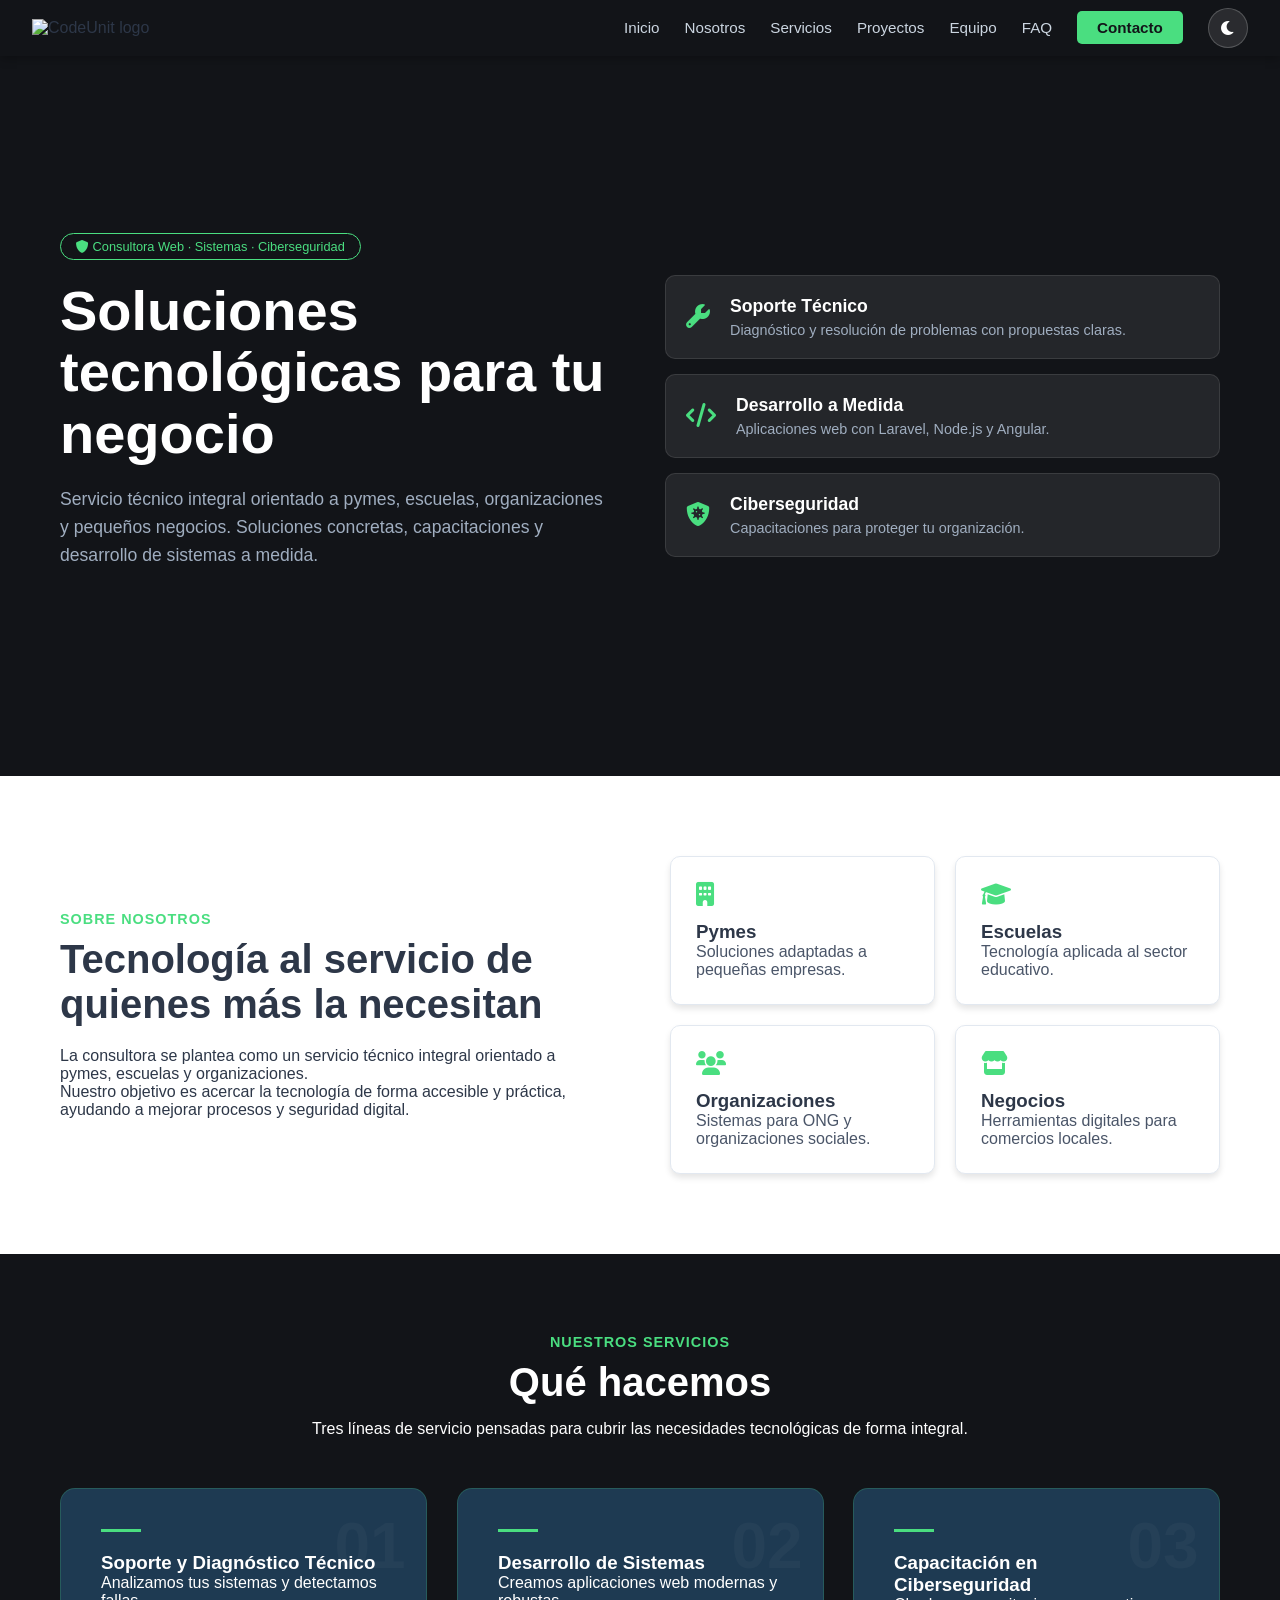
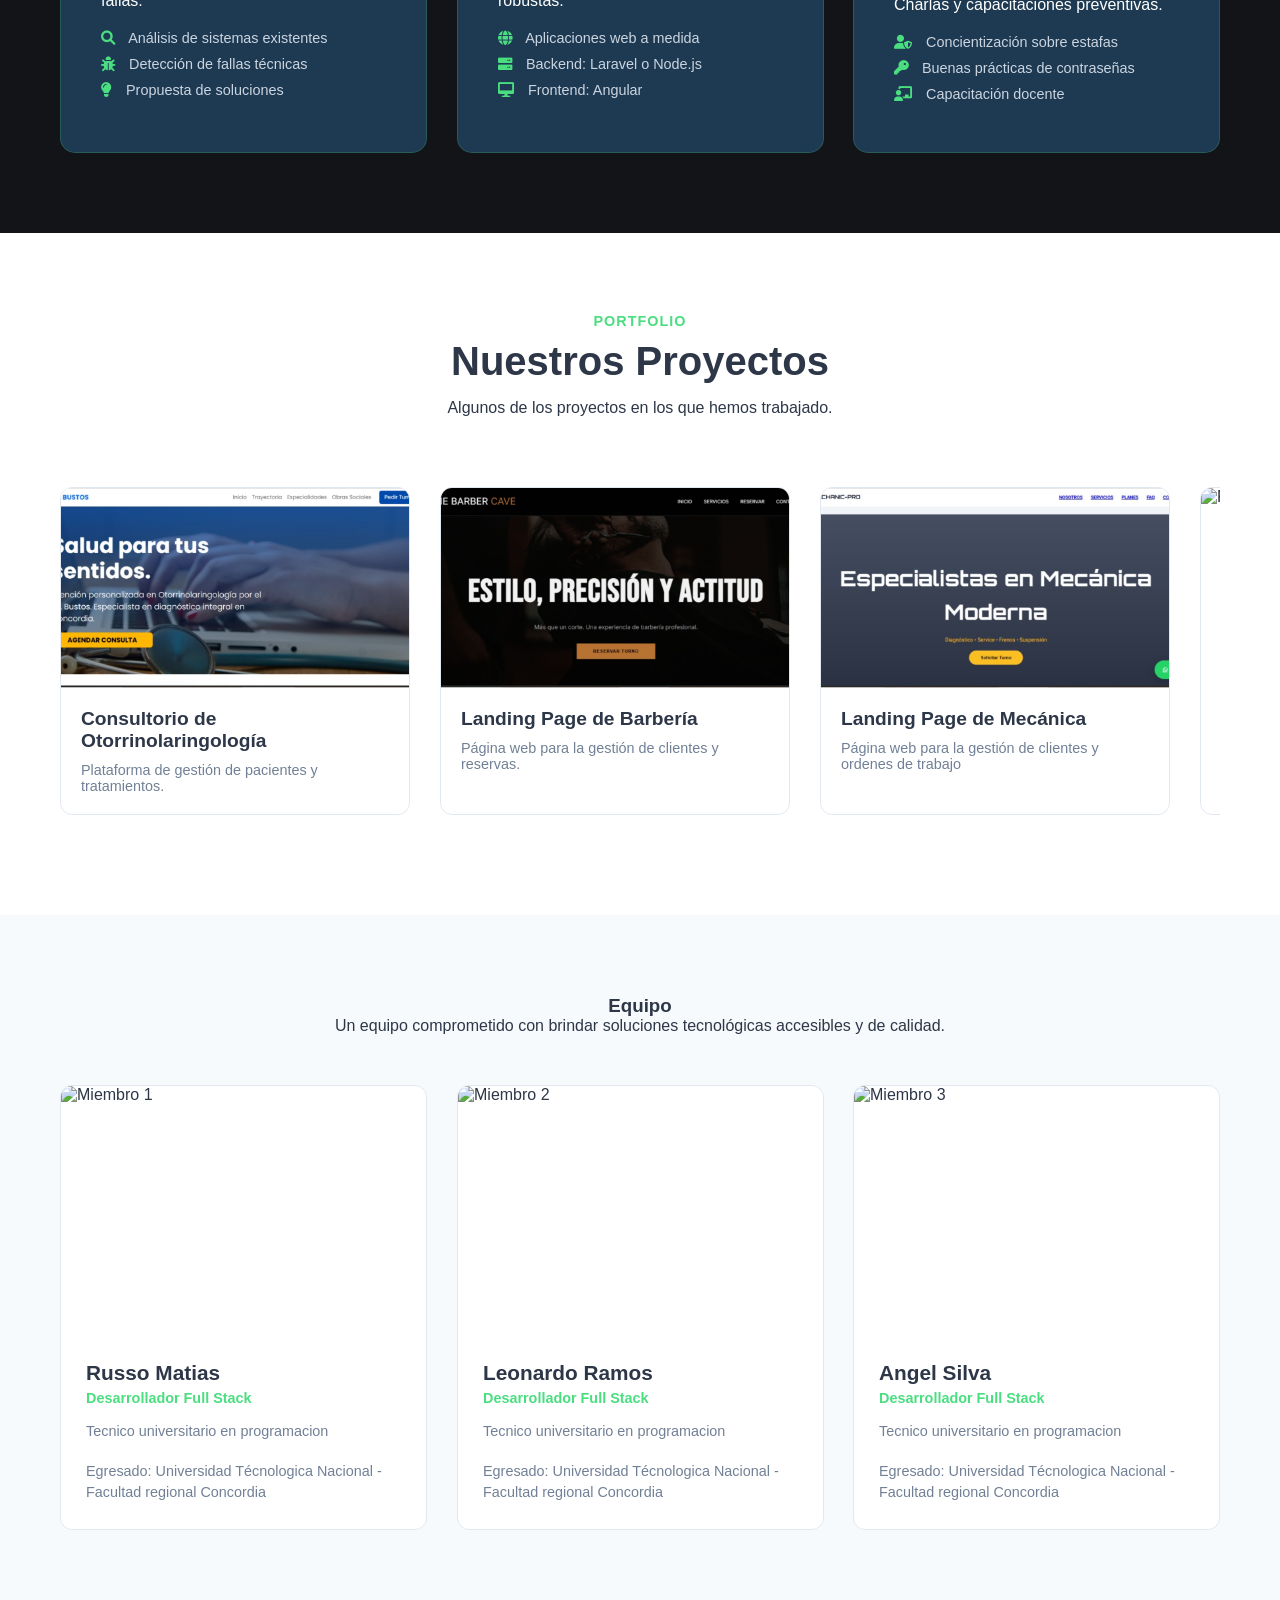
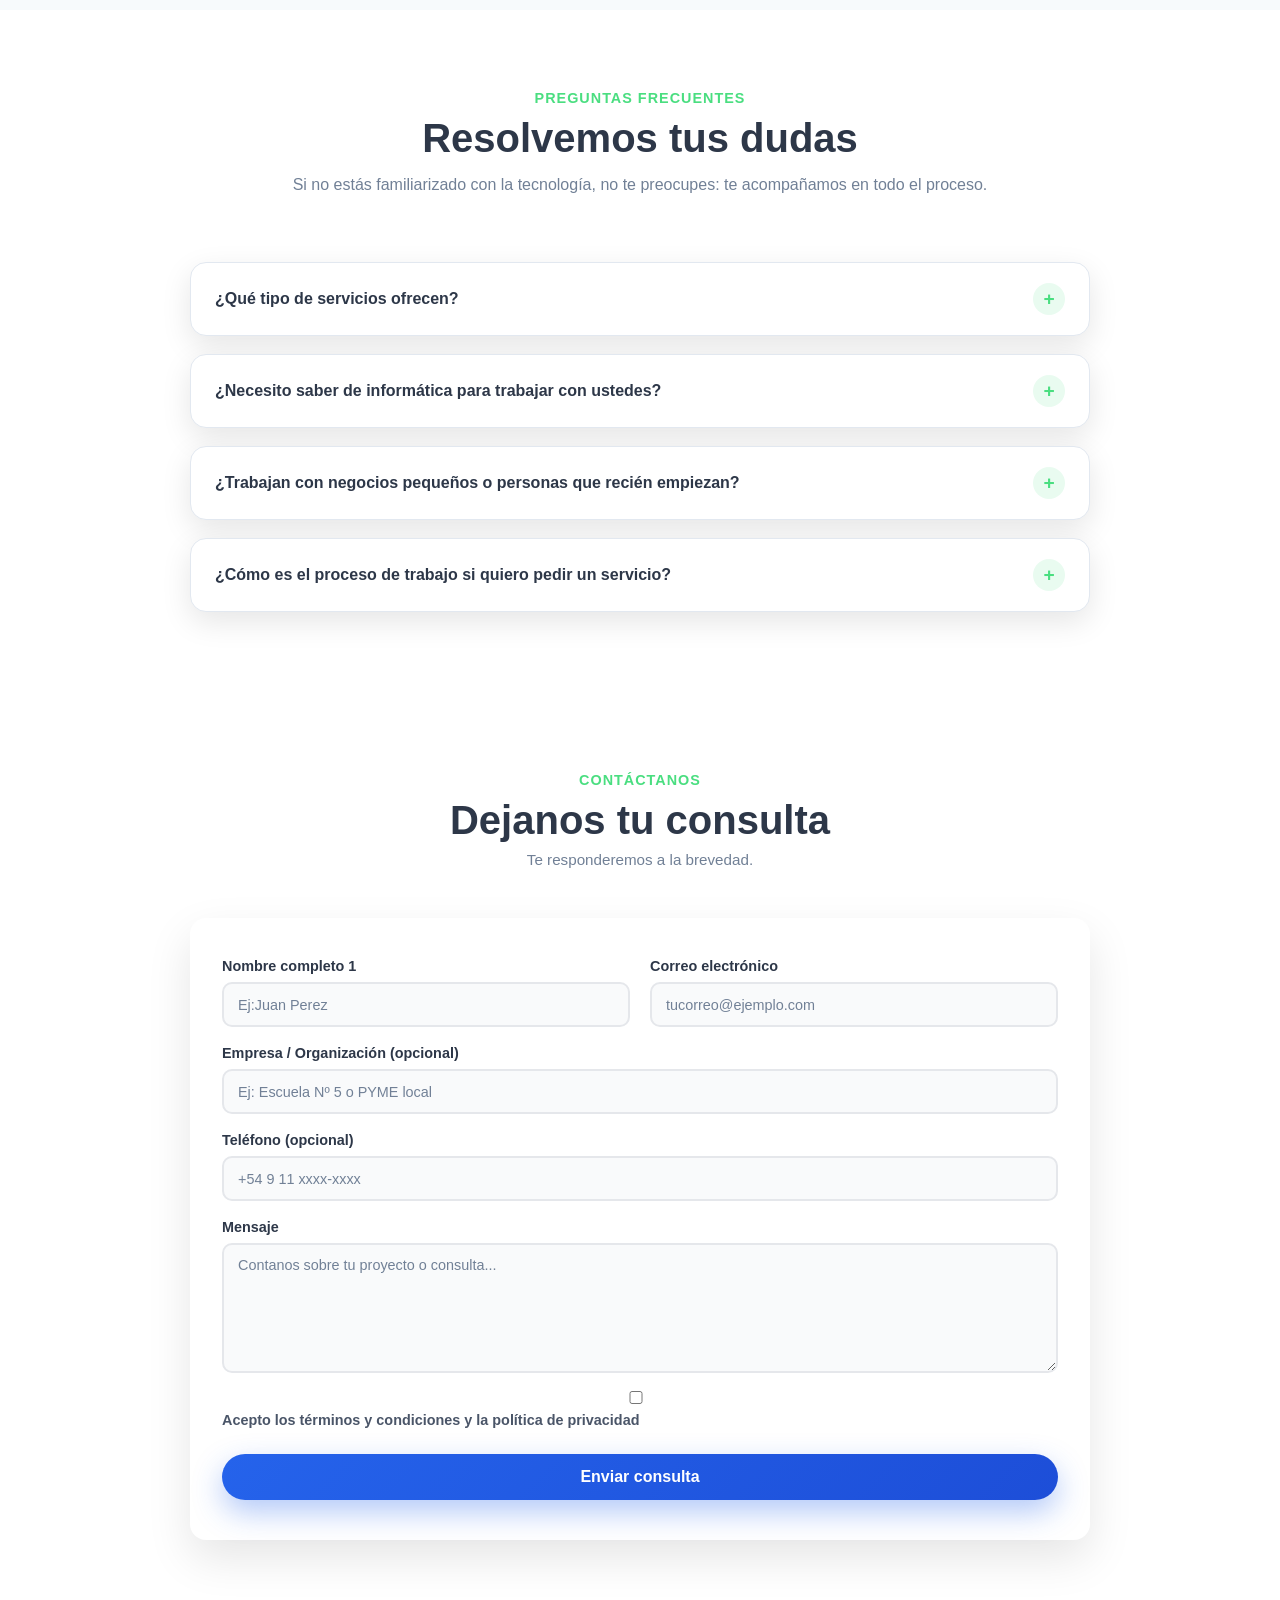
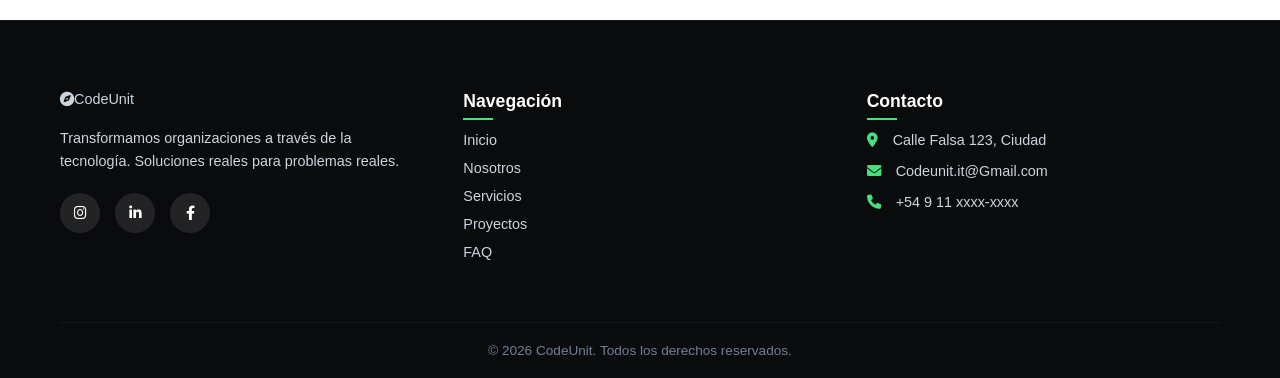
==== commit d4e9e7e3: "adicion de modo oscuro y pulido de detalles" ====
--- a/index.html
+++ b/index.html
@@ -1,10 +1,11 @@
 <!DOCTYPE html>
 <html lang="es">
+
 <head>
     <meta charset="UTF-8">
     <meta name="viewport" content="width=device-width, initial-scale=1.0">
     <title>Code Unit - Soluciones Tecnológicas</title>
-    
+
     <link rel="stylesheet" href="styles.css">
     <link rel="icon" type="image/x-icon" href="newLogo.png">
     <link rel="icon" type="image/png" sizes="32x32" href="newLogo.png">
@@ -13,6 +14,7 @@
     <link href="https://fonts.googleapis.com/css2?family=Poppins:wght@300;400;600;700&display=swap" rel="stylesheet">
     <link rel="stylesheet" href="https://cdnjs.cloudflare.com/ajax/libs/font-awesome/6.0.0/css/all.min.css">
 </head>
+
 <body>
 
     <nav class="navbar">
@@ -34,6 +36,11 @@
             <li><a href="#equipo">Equipo</a></li>
             <li><a href="#faq">FAQ</a></li>
             <li><a href="#contacto" class="btn-nav">Contacto</a></li>
+            <li>
+                <button id="theme-toggle" class="theme-toggle" aria-label="Cambiar tema">
+                    <i class="fas fa-moon"></i>
+                </button>
+            </li>
         </ul>
     </nav>
 
@@ -42,9 +49,10 @@
             <div class="hero-text">
                 <span class="badge"><i class="fas fa-shield-alt"></i> Consultora Web · Sistemas · Ciberseguridad</span>
                 <h1>Soluciones tecnológicas para tu negocio</h1>
-                <p>Servicio técnico integral orientado a pymes, escuelas, organizaciones y pequeños negocios. Soluciones concretas, capacitaciones y desarrollo de sistemas a medida.</p>
-            </div>
-            
+                <p>Servicio técnico integral orientado a pymes, escuelas, organizaciones y pequeños negocios. Soluciones
+                    concretas, capacitaciones y desarrollo de sistemas a medida.</p>
+            </div>
+
             <div class="hero-cards">
                 <div class="mini-card zoom-hover">
                     <div class="icon-box"><i class="fas fa-wrench"></i></div>
@@ -76,8 +84,10 @@
             <div class="text-block">
                 <h4 class="section-subtitle">SOBRE NOSOTROS</h4>
                 <h2>Tecnología al servicio de quienes más la necesitan</h2>
-                <p>La consultora se plantea como un servicio técnico integral orientado a pymes, escuelas y organizaciones.</p>
-                <p>Nuestro objetivo es acercar la tecnología de forma accesible y práctica, ayudando a mejorar procesos y seguridad digital.</p>
+                <p>La consultora se plantea como un servicio técnico integral orientado a pymes, escuelas y
+                    organizaciones.</p>
+                <p>Nuestro objetivo es acercar la tecnología de forma accesible y práctica, ayudando a mejorar procesos
+                    y seguridad digital.</p>
             </div>
             <div class="grid-2x2">
                 <div class="info-card-white zoom-hover">
@@ -156,7 +166,7 @@
                 <h2>Nuestros Proyectos</h2>
                 <p>Algunos de los proyectos en los que hemos trabajado.</p>
             </div>
-            
+
             <div class="carousel-wrapper">
                 <div class="carousel-track" id="track">
                     <div class="project-card zoom-hover">
@@ -190,7 +200,8 @@
                     </div>
 
                     <div class="project-card zoom-hover">
-                        <img src="images/pantallazo_canchas2.jpeg" alt="Pantallazo sistema de canchas 2" class="zoomable-img">
+                        <img src="images/pantallazo_canchas2.jpeg" alt="Pantallazo sistema de canchas 2"
+                            class="zoomable-img">
                         <div class="p-content">
                             <h3>Sistema de gestión de canchas</h3>
                             <p>Plataforma de administración y reservas de canchas.</p>
@@ -198,7 +209,8 @@
                     </div>
 
                     <div class="project-card zoom-hover">
-                        <img src="images/pantallazo_canchas1.jpeg" alt="Pantallazo sistema de canchas 1" class="zoomable-img">
+                        <img src="images/pantallazo_canchas1.jpeg" alt="Pantallazo sistema de canchas 1"
+                            class="zoomable-img">
                         <div class="p-content">
                             <h3>Sistema de gestión de canchas</h3>
                             <p>Plataforma de administración y reservas de canchas.</p>
@@ -263,28 +275,32 @@
                 <details class="faq-item">
                     <summary>¿Qué tipo de servicios ofrecen?</summary>
                     <div class="faq-answer">
-                        <p>Ofrecemos soporte técnico, desarrollo de páginas y sistemas web, y capacitaciones en ciberseguridad para negocios, escuelas y organizaciones.</p>
+                        <p>Ofrecemos soporte técnico, desarrollo de páginas y sistemas web, y capacitaciones en
+                            ciberseguridad para negocios, escuelas y organizaciones.</p>
                     </div>
                 </details>
-                
+
                 <details class="faq-item">
                     <summary>¿Necesito saber de informática para trabajar con ustedes?</summary>
                     <div class="faq-answer">
-                        <p>No. Nuestro objetivo es explicar todo de forma simple, para que cualquier cliente pueda entender qué necesita y cómo lo vamos a resolver.</p>
+                        <p>No. Nuestro objetivo es explicar todo de forma simple, para que cualquier cliente pueda
+                            entender qué necesita y cómo lo vamos a resolver.</p>
                     </div>
                 </details>
 
                 <details class="faq-item">
                     <summary>¿Trabajan con negocios pequeños o personas que recién empiezan?</summary>
                     <div class="faq-answer">
-                        <p>Sí. Estamos orientados a pymes, comercios, escuelas, organizaciones y clientes que necesitan soluciones concretas sin complicarse con temas técnicos.</p>
+                        <p>Sí. Estamos orientados a pymes, comercios, escuelas, organizaciones y clientes que necesitan
+                            soluciones concretas sin complicarse con temas técnicos.</p>
                     </div>
                 </details>
 
                 <details class="faq-item">
                     <summary>¿Cómo es el proceso de trabajo si quiero pedir un servicio?</summary>
                     <div class="faq-answer">
-                        <p>Primero nos contás tu necesidad, luego analizamos el caso, te proponemos una solución clara y avanzamos con un plan de trabajo adaptado a tu situación.</p>
+                        <p>Primero nos contás tu necesidad, luego analizamos el caso, te proponemos una solución clara y
+                            avanzamos con un plan de trabajo adaptado a tu situación.</p>
                     </div>
                 </details>
             </div>
@@ -303,7 +319,7 @@
                 <form class="contact-form" action="https://formsubmit.co/Codeunit.it@gmail.com" method="POST">
                     <div class="form-row">
                         <div class="form-group">
-                            <label for="nombre">Nombre completo</label>
+                            <label for="nombre">Nombre completo 1</label>
                             <input type="text" id="nombre" name="nombre" placeholder="Ej:Juan Perez" required>
                         </div>
 
@@ -325,7 +341,8 @@
 
                     <div class="form-group">
                         <label for="mensaje">Mensaje</label>
-                        <textarea id="mensaje" name="mensaje" rows="5" placeholder="Contanos sobre tu proyecto o consulta..." required></textarea>
+                        <textarea id="mensaje" name="mensaje" rows="5"
+                            placeholder="Contanos sobre tu proyecto o consulta..." required></textarea>
                     </div>
 
                     <div class="form-group form-check">
@@ -351,7 +368,8 @@
                         <div class="logo-placeholder"><i class="fas fa-compass"></i></div>
                         <span>CodeUnit</span>
                     </div>
-                    <p>Transformamos organizaciones a través de la tecnología. Soluciones reales para problemas reales.</p>
+                    <p>Transformamos organizaciones a través de la tecnología. Soluciones reales para problemas reales.
+                    </p>
                     <div class="social-icons">
                         <a href="#" class="zoom-hover"><i class="fab fa-instagram"></i></a>
                         <a href="#" class="zoom-hover"><i class="fab fa-linkedin-in"></i></a>
@@ -393,4 +411,5 @@
 
     <script src="script.js"></script>
 </body>
-</html>
+
+</html>
--- a/styles.css
+++ b/styles.css
@@ -0,0 +1,1607 @@
+/* Empieza Variables (Paleta Code Unit) */
+:root {
+    /* Colores base que no cambian */
+    --accent: #4ade80;
+
+    /* Modo claro (default) */
+    --bg-primary: #ffffff;
+    --bg-secondary: #f7fafc;
+    --bg-dark: #121418;
+    --bg-darker: #0a0b0d;
+    --text-primary: #2d3748;
+    --text-secondary: #4a5568;
+    --text-light: #718096;
+    --text-white: #ffffff;
+    --text-grey: #a0aec0;
+    --card-bg: #ffffff;
+    --card-border: #e2e8f0;
+    --card-bg-dark: rgba(255, 255, 255, 0.03);
+    --input-bg: #f9fafb;
+    --input-border: #e5e7eb;
+    --shadow-color: rgba(0, 0, 0, 0.1);
+}
+
+/* Modo oscuro */
+[data-theme="dark"] {
+    --bg-primary: #0f1419;
+    --bg-secondary: #1a1f2e;
+    --bg-dark: #0a0d12;
+    --bg-darker: #050608;
+    --text-primary: #e2e8f0;
+    --text-secondary: #cbd5e0;
+    --text-light: #a0aec0;
+    --card-bg: #1e2433;
+    --card-border: #2d3748;
+    --input-bg: #1a1f2e;
+    --input-border: #2d3748;
+    --shadow-color: rgba(0, 0, 0, 0.4);
+}
+
+/* Termina Variables */
+
+/* ============================
+   FORMULARIO DE CONTACTO
+   ============================ */
+
+.contact-form-wrapper {
+    max-width: 900px;
+    margin: 0 auto;
+    width: 100%;
+}
+
+.contact-form {
+    background: var(--card-bg);
+    padding: 40px 32px;
+    border-radius: 16px;
+    box-shadow: 0 18px 45px var(--shadow-color);
+    width: 100%;
+    transition: all 0.3s ease;
+}
+
+/* Layout general */
+.form-row {
+    display: grid;
+    grid-template-columns: repeat(2, minmax(0, 1fr));
+    gap: 20px;
+}
+
+.form-group {
+    display: flex;
+    flex-direction: column;
+    gap: 8px;
+    margin-bottom: 18px;
+}
+
+/* Labels */
+.form-group label {
+    font-size: 0.9rem;
+    font-weight: 600;
+    color: var(--text-primary);
+    transition: color 0.3s ease;
+}
+
+/* Inputs / Textarea */
+.contact-form input,
+.contact-form textarea {
+    font-family: 'Poppins', sans-serif;
+    font-size: 0.95rem;
+    padding: 12px 14px;
+    border-radius: 10px;
+    border: 2px solid var(--input-border);
+    background-color: var(--input-bg);
+    color: var(--text-primary);
+    outline: none;
+    transition: all 0.3s ease;
+    box-sizing: border-box;
+}
+
+.contact-form input::placeholder,
+.contact-form textarea::placeholder {
+    color: var(--text-light);
+    font-size: 0.9rem;
+}
+
+/* Focus */
+.contact-form input:focus,
+.contact-form textarea:focus {
+    border-color: var(--accent);
+    background-color: var(--bg-primary);
+    box-shadow: 0 0 0 3px rgba(74, 222, 128, 0.15);
+}
+
+/* Textarea */
+.contact-form textarea {
+    resize: vertical;
+    min-height: 130px;
+}
+
+/* Checkbox */
+.form-group input[type="checkbox"] {
+    width: auto;
+    margin-right: 8px;
+    accent-color: var(--accent);
+}
+
+.form-group label input[type="checkbox"] {
+    transform: translateY(1px);
+}
+
+.form-check label {
+    color: var(--text-secondary);
+    transition: color 0.3s ease;
+}
+
+/* Botón enviar */
+.contact-form button[type="submit"],
+.contact-form button {
+    margin-top: 8px;
+    width: 100%;
+    border: none;
+    border-radius: 999px;
+    padding: 14px 24px;
+    font-family: 'Poppins', sans-serif;
+    font-size: 1rem;
+    font-weight: 600;
+    cursor: pointer;
+    color: #ffffff;
+    background: linear-gradient(135deg, #2563eb, #1d4ed8);
+    box-shadow: 0 12px 30px rgba(37, 99, 235, 0.35);
+    transition: transform 0.12s ease, box-shadow 0.12s ease, filter 0.12s ease;
+}
+
+.contact-form button:hover {
+    transform: translateY(-1px);
+    box-shadow: 0 18px 40px rgba(37, 99, 235, 0.45);
+    filter: brightness(1.03);
+}
+
+.contact-form button:active {
+    transform: translateY(0);
+    box-shadow: 0 8px 20px rgba(37, 99, 235, 0.35);
+}
+
+/* Cabecera de la sección contacto (por si querés reforzarla) */
+#contacto.section-white .center-header h2 {
+    margin-bottom: 8px;
+    color: var(--text-primary);
+}
+
+#contacto.section-white .center-header p {
+    color: var(--text-light);
+    font-size: 0.95rem;
+}
+
+/* Responsive */
+@media (max-width: 768px) {
+    .contact-form {
+        padding: 28px 20px;
+    }
+
+    .form-row {
+        grid-template-columns: 1fr;
+    }
+}
+
+
+/* Empieza Reset y Globales */
+* {
+    margin: 0;
+    padding: 0;
+    box-sizing: border-box;
+    font-family: 'Poppins', sans-serif;
+    scroll-behavior: smooth;
+}
+
+body {
+    overflow-x: hidden;
+    min-height: 100vh;
+    -webkit-font-smoothing: antialiased;
+    -moz-osx-font-smoothing: grayscale;
+    background-color: var(--bg-primary);
+    color: var(--text-primary);
+    transition: background-color 0.3s ease, color 0.3s ease;
+}
+
+img {
+    max-width: 100%;
+    height: auto;
+    display: block;
+}
+
+.container {
+    max-width: 1200px;
+    margin: 0 auto;
+    padding: 0 20px;
+}
+
+.section-white {
+    background-color: var(--bg-primary);
+    padding: 80px 0;
+    color: var(--text-primary);
+    transition: background-color 0.3s ease, color 0.3s ease;
+}
+
+.section-grey {
+    background-color: var(--bg-secondary);
+    padding: 80px 0;
+    color: var(--text-primary);
+    transition: background-color 0.3s ease, color 0.3s ease;
+}
+
+.section-dark {
+    background-color: var(--bg-dark);
+    padding: 80px 0;
+    color: var(--text-white);
+    transition: background-color 0.3s ease;
+}
+
+.section-subtitle {
+    color: var(--accent);
+    font-weight: bold;
+    font-size: 0.9rem;
+    margin-bottom: 10px;
+    text-transform: uppercase;
+    letter-spacing: 1px;
+}
+
+.zoom-hover {
+    transition: transform 0.3s ease, box-shadow 0.3s ease;
+    cursor: default;
+}
+
+.zoom-hover:hover {
+    transform: scale(1.05);
+    box-shadow: 0 15px 30px rgba(0, 0, 0, 0.2);
+    z-index: 10;
+}
+
+/* Termina Reset y Globales */
+
+/* Empieza Theme Toggle Button */
+.theme-toggle {
+    background-color: rgba(255, 255, 255, 0.1);
+    border: 1px solid rgba(255, 255, 255, 0.2);
+    color: var(--text-white);
+    width: 40px;
+    height: 40px;
+    border-radius: 50%;
+    display: flex;
+    align-items: center;
+    justify-content: center;
+    cursor: pointer;
+    transition: all 0.3s ease;
+    font-size: 1rem;
+}
+
+.theme-toggle:hover {
+    background-color: var(--accent);
+    border-color: var(--accent);
+    transform: rotate(20deg) scale(1.1);
+    box-shadow: 0 0 15px var(--accent);
+}
+
+.theme-toggle i {
+    transition: transform 0.3s ease;
+}
+
+[data-theme="dark"] .theme-toggle i::before {
+    content: "\f185";
+    /* fa-sun */
+}
+
+/* Termina Theme Toggle Button */
+
+/* Empieza Navbar */
+.navbar {
+    background-color: var(--bg-dark);
+    display: flex;
+    justify-content: space-between;
+    align-items: center;
+    padding: 8px 32px;
+    position: sticky;
+    top: 0;
+    z-index: 1000;
+    box-shadow: 0 2px 10px rgba(0, 0, 0, 0.3);
+}
+
+.logo-container {
+    display: flex;
+    align-items: center;
+}
+
+.nav-logo {
+    width: 160px;
+    /* Ancho Desktop */
+    height: auto;
+    max-height: 80px;
+    object-fit: contain;
+    display: block;
+}
+
+.nav-links {
+    list-style: none;
+    display: flex;
+    gap: 25px;
+    align-items: center;
+}
+
+.nav-links a {
+    color: #cbd5e0;
+    text-decoration: none;
+    font-size: 0.95rem;
+    transition: color 0.3s;
+}
+
+.nav-links a:hover {
+    color: white;
+}
+
+.btn-nav {
+    background-color: var(--accent);
+    color: var(--bg-dark) !important;
+    padding: 8px 20px;
+    border-radius: 5px;
+    font-weight: bold;
+    transition: all 0.3s ease;
+}
+
+.btn-nav:hover {
+    box-shadow: 0 0 15px var(--accent);
+    transform: translateY(-2px);
+    color: white !important;
+}
+
+/* Estilos Menú Hamburguesa (Oculto por defecto en PC) */
+.menu-toggle {
+    display: none;
+    flex-direction: column;
+    cursor: pointer;
+}
+
+.menu-toggle .bar {
+    width: 25px;
+    height: 3px;
+    background-color: white;
+    margin: 4px 0;
+    transition: 0.4s;
+    border-radius: 5px;
+}
+
+/* Termina Navbar */
+
+/* Empieza Hero Section */
+.hero-section {
+    background-color: var(--bg-dark);
+    padding: 80px 0;
+    min-height: 80vh;
+    display: flex;
+    align-items: center;
+    color: white;
+}
+
+.hero-layout {
+    display: grid;
+    grid-template-columns: 1fr 1fr;
+    gap: 50px;
+    align-items: center;
+}
+
+.badge {
+    border: 1px solid var(--accent);
+    color: var(--accent);
+    padding: 5px 15px;
+    border-radius: 20px;
+    font-size: 0.8rem;
+    display: inline-block;
+    margin-bottom: 20px;
+}
+
+.hero-text h1 {
+    font-size: 3.5rem;
+    line-height: 1.1;
+    margin-bottom: 20px;
+}
+
+.hero-text p {
+    color: var(--text-grey);
+    margin-bottom: 30px;
+    font-size: 1.1rem;
+    line-height: 1.6;
+}
+
+.hero-cards {
+    display: flex;
+    flex-direction: column;
+    gap: 15px;
+}
+
+.mini-card {
+    background-color: rgba(255, 255, 255, 0.08);
+    padding: 20px;
+    border-radius: 10px;
+    display: flex;
+    align-items: center;
+    gap: 20px;
+    border: 1px solid rgba(255, 255, 255, 0.1);
+}
+
+.icon-box {
+    color: var(--accent);
+    font-size: 1.5rem;
+}
+
+.mini-card h3 {
+    font-size: 1.1rem;
+    margin-bottom: 5px;
+}
+
+.mini-card p {
+    font-size: 0.9rem;
+    color: var(--text-grey);
+    margin: 0;
+}
+
+/* Termina Hero Section */
+
+/* Empieza Sección Nosotros */
+.split-layout {
+    display: grid;
+    grid-template-columns: 1fr 1fr;
+    gap: 60px;
+    align-items: center;
+}
+
+.text-block h2 {
+    font-size: 2.5rem;
+    margin-bottom: 20px;
+    color: var(--text-primary);
+    transition: color 0.3s ease;
+}
+
+.grid-2x2 {
+    display: grid;
+    grid-template-columns: 1fr 1fr;
+    gap: 20px;
+}
+
+.info-card-white {
+    background: var(--card-bg);
+    border: 1px solid var(--card-border);
+    padding: 25px;
+    border-radius: 10px;
+    box-shadow: 0 4px 6px var(--shadow-color);
+    transition: all 0.3s ease;
+}
+
+.info-card-white i {
+    color: var(--accent);
+    font-size: 1.5rem;
+    margin-bottom: 15px;
+}
+
+.info-card-white h3 {
+    color: var(--text-primary);
+    transition: color 0.3s ease;
+}
+
+.info-card-white p {
+    color: var(--text-secondary);
+    transition: color 0.3s ease;
+}
+
+/* Termina Sección Nosotros */
+
+/* Empieza Sección Servicios */
+.center-header {
+    text-align: center;
+    max-width: 700px;
+    margin: 0 auto 50px auto;
+}
+
+.center-header h2 {
+    font-size: 2.5rem;
+    margin-bottom: 15px;
+}
+
+.services-grid {
+    display: grid;
+    grid-template-columns: repeat(auto-fit, minmax(300px, 1fr));
+    gap: 30px;
+}
+
+.service-card {
+    background-color: #1e3a52;
+    padding: 40px;
+    border-radius: 15px;
+    position: relative;
+    /* CAMBIO: Ajustado el color del borde de turquesa a un verde sutil */
+    border: 1px solid rgba(74, 222, 128, 0.2);
+}
+
+.card-number {
+    font-size: 4rem;
+    position: absolute;
+    top: 20px;
+    right: 20px;
+    color: rgba(255, 255, 255, 0.03);
+    font-weight: bold;
+}
+
+.line-accent {
+    width: 40px;
+    height: 3px;
+    background-color: var(--accent);
+    margin-bottom: 20px;
+}
+
+.service-card ul {
+    list-style: none;
+    margin-top: 20px;
+}
+
+.service-card ul li {
+    margin-bottom: 10px;
+    color: #cbd5e0;
+    font-size: 0.9rem;
+}
+
+.service-card ul li i {
+    color: var(--accent);
+    margin-right: 10px;
+}
+
+/* Termina Sección Servicios */
+
+/* Empieza Sección Proyectos */
+.carousel-wrapper {
+    overflow: hidden;
+    width: 100%;
+    position: relative;
+    padding: 20px 0;
+}
+
+.carousel-track {
+    display: flex;
+    gap: 30px;
+    width: max-content;
+    animation: scroll 25s linear infinite;
+}
+
+.carousel-wrapper:hover .carousel-track {
+    animation-play-state: paused;
+}
+
+.project-card {
+    background: var(--card-bg);
+    border: 1px solid var(--card-border);
+    border-radius: 12px;
+    overflow: hidden;
+    width: 350px;
+    flex-shrink: 0;
+    transition: all 0.3s ease;
+}
+
+.project-card a {
+    text-decoration: none;
+    color: inherit;
+}
+
+.project-card img {
+    width: 100%;
+    height: 200px;
+    object-fit: cover;
+}
+
+.p-content {
+    padding: 20px;
+}
+
+.p-content h3 {
+    font-size: 1.2rem;
+    margin-bottom: 10px;
+    color: var(--text-primary);
+    transition: color 0.3s ease;
+}
+
+.p-content p {
+    font-size: 0.9rem;
+    color: var(--text-light);
+    transition: color 0.3s ease;
+}
+
+@keyframes scroll {
+    0% {
+        transform: translateX(0);
+    }
+
+    100% {
+        transform: translateX(-50%);
+    }
+}
+
+/* Termina Sección Proyectos */
+
+/* Empieza Sección Equipo */
+.team-grid {
+    display: grid;
+    grid-template-columns: repeat(auto-fit, minmax(250px, 1fr));
+    gap: 30px;
+    margin-top: 40px;
+}
+
+.team-card {
+    background: var(--card-bg);
+    border-radius: 12px;
+    overflow: hidden;
+    border: 1px solid var(--card-border);
+    text-align: left;
+    transition: all 0.3s ease;
+}
+
+.team-card img {
+    width: 100%;
+    height: 250px;
+    object-fit: cover;
+}
+
+.team-info {
+    padding: 25px;
+}
+
+.team-info h3 {
+    font-size: 1.3rem;
+    margin-bottom: 5px;
+    color: var(--text-primary);
+    transition: color 0.3s ease;
+}
+
+.team-info .role {
+    color: var(--accent);
+    font-weight: bold;
+    font-size: 0.9rem;
+    display: block;
+    margin-bottom: 15px;
+}
+
+.team-info p {
+    font-size: 0.9rem;
+    color: var(--text-light);
+    line-height: 1.5;
+    transition: color 0.3s ease;
+}
+
+/* Termina Sección Equipo */
+
+/* Empieza Footer */
+.footer-section {
+    background-color: var(--bg-darker);
+    color: #cbd5e0;
+    padding: 70px 0 20px 0;
+    font-size: 0.9rem;
+    border-top: 1px solid rgba(255, 255, 255, 0.05);
+}
+
+.footer-grid {
+    display: grid;
+    grid-template-columns: repeat(auto-fit, minmax(250px, 1fr));
+    gap: 50px;
+    margin-bottom: 50px;
+}
+
+.footer-col h3 {
+    color: white;
+    font-size: 1.1rem;
+    margin-bottom: 20px;
+    position: relative;
+    display: inline-block;
+}
+
+.footer-col h3::after {
+    content: '';
+    position: absolute;
+    left: 0;
+    bottom: -8px;
+    width: 30px;
+    height: 2px;
+    background-color: var(--accent);
+}
+
+.footer-col p {
+    line-height: 1.6;
+    margin-bottom: 20px;
+}
+
+.social-icons {
+    display: flex;
+    gap: 15px;
+}
+
+.social-icons a {
+    background-color: rgba(255, 255, 255, 0.1);
+    width: 40px;
+    height: 40px;
+    display: flex;
+    align-items: center;
+    justify-content: center;
+    border-radius: 50%;
+    color: white;
+    text-decoration: none;
+    transition: background 0.3s;
+}
+
+.social-icons a:hover {
+    background-color: var(--accent);
+}
+
+.footer-links {
+    list-style: none;
+}
+
+.footer-links li {
+    margin-bottom: 12px;
+}
+
+.footer-links a {
+    color: #cbd5e0;
+    text-decoration: none;
+    transition: color 0.3s;
+}
+
+.footer-links a:hover {
+    color: var(--accent);
+    padding-left: 5px;
+}
+
+.contact-list {
+    list-style: none;
+}
+
+.contact-list li {
+    display: flex;
+    align-items: center;
+    gap: 15px;
+    margin-bottom: 15px;
+}
+
+.contact-list i {
+    color: var(--accent);
+}
+
+.footer-bottom {
+    text-align: center;
+    padding-top: 20px;
+    border-top: 1px solid rgba(255, 255, 255, 0.05);
+    font-size: 0.85rem;
+    color: #718096;
+}
+
+/* Termina Footer */
+
+/* ============================
+   RESPONSIVE DESIGN
+   ============================ */
+
+/* Tablets y pantallas medianas (768px - 1024px) */
+@media (max-width: 1024px) and (min-width: 769px) {
+    .container {
+        padding: 0 30px;
+    }
+
+    .hero-text h1 {
+        font-size: 3rem;
+    }
+
+    .hero-layout {
+        gap: 40px;
+    }
+
+    .services-grid {
+        grid-template-columns: repeat(auto-fit, minmax(280px, 1fr));
+    }
+
+    .project-card {
+        width: 320px;
+    }
+
+    .team-grid {
+        grid-template-columns: repeat(auto-fit, minmax(220px, 1fr));
+    }
+}
+
+/* Tablets pequeñas (481px - 768px) */
+@media (max-width: 768px) and (min-width: 481px) {
+    .container {
+        padding: 0 25px;
+    }
+
+    /* Navbar */
+    .navbar {
+        padding: 12px 25px;
+    }
+
+    .nav-logo {
+        width: 140px;
+    }
+
+    .menu-toggle {
+        display: flex;
+        z-index: 1002;
+    }
+
+    .nav-links {
+        display: flex;
+        flex-direction: column;
+        position: absolute;
+        top: 100%;
+        left: 0;
+        width: 100%;
+        background-color: var(--bg-darker);
+        padding: 20px 0;
+        border-top: 1px solid rgba(255, 255, 255, 0.1);
+        transform: translateY(-150%);
+        transition: transform 0.4s ease, opacity 0.4s ease;
+        z-index: 1000;
+        opacity: 0;
+    }
+
+    .nav-links.active {
+        transform: translateY(0);
+        opacity: 1;
+        box-shadow: 0 10px 20px rgba(0, 0, 0, 0.5);
+    }
+
+    .nav-links li {
+        margin: 15px 0;
+        text-align: center;
+    }
+
+    .nav-links a {
+        font-size: 1.1rem;
+        display: block;
+        padding: 8px 0;
+    }
+
+    .theme-toggle {
+        margin: 10px auto 0;
+    }
+
+    /* Hero */
+    .hero-text h1 {
+        font-size: 2.5rem;
+        line-height: 1.2;
+    }
+
+    .hero-text p {
+        font-size: 1rem;
+    }
+
+    .hero-layout {
+        grid-template-columns: 1fr;
+        gap: 35px;
+    }
+
+    .hero-section {
+        padding: 50px 0;
+        min-height: auto;
+    }
+
+    /* Secciones */
+    .section-white,
+    .section-grey,
+    .section-dark {
+        padding: 60px 0;
+    }
+
+    h2 {
+        font-size: 2rem !important;
+    }
+
+    .split-layout {
+        grid-template-columns: 1fr;
+        gap: 40px;
+    }
+
+    .grid-2x2 {
+        grid-template-columns: repeat(2, 1fr);
+        gap: 15px;
+    }
+
+    .services-grid {
+        grid-template-columns: 1fr;
+        gap: 25px;
+    }
+
+    .project-card {
+        width: 75vw;
+    }
+
+    .team-grid {
+        grid-template-columns: repeat(2, 1fr);
+        gap: 25px;
+    }
+
+    .footer-grid {
+        grid-template-columns: repeat(2, 1fr);
+        gap: 40px;
+    }
+}
+
+/* Móviles (320px - 480px) */
+@media (max-width: 480px) {
+    .container {
+        padding: 0 20px;
+    }
+
+    /* Navbar Móvil */
+    .navbar {
+        padding: 15px 20px;
+        position: relative;
+    }
+
+    .nav-logo {
+        width: 110px;
+    }
+
+    .menu-toggle {
+        display: flex;
+        z-index: 1002;
+    }
+
+    .nav-links {
+        display: flex;
+        flex-direction: column;
+        position: absolute;
+        top: 100%;
+        left: 0;
+        width: 100%;
+        background-color: var(--bg-darker);
+        padding: 20px 0;
+        border-top: 1px solid rgba(255, 255, 255, 0.1);
+        transform: translateY(-150%);
+        transition: transform 0.4s ease, opacity 0.4s ease;
+        z-index: 1000;
+        opacity: 0;
+        visibility: hidden;
+    }
+
+    .nav-links.active {
+        transform: translateY(0);
+        opacity: 1;
+        visibility: visible;
+        box-shadow: 0 10px 20px rgba(0, 0, 0, 0.5);
+    }
+
+    .nav-links li {
+        margin: 15px 0;
+        text-align: center;
+    }
+
+    .nav-links a {
+        font-size: 1.1rem;
+        display: block;
+        padding: 10px 0;
+    }
+
+    .theme-toggle {
+        margin: 10px auto 0;
+    }
+
+    /* Hero */
+    .hero-text h1 {
+        font-size: 2rem;
+        line-height: 1.2;
+    }
+
+    .hero-text p {
+        font-size: 0.95rem;
+        line-height: 1.5;
+    }
+
+    .badge {
+        font-size: 0.7rem;
+        padding: 4px 12px;
+    }
+
+    .hero-layout {
+        grid-template-columns: 1fr;
+        gap: 30px;
+    }
+
+    .hero-section {
+        padding: 40px 0;
+        min-height: auto;
+    }
+
+    .mini-card {
+        flex-direction: column;
+        text-align: center;
+        padding: 18px;
+        gap: 12px;
+    }
+
+    .mini-card h3 {
+        font-size: 1rem;
+    }
+
+    .mini-card p {
+        font-size: 0.85rem;
+    }
+
+    /* Secciones */
+    .section-white,
+    .section-grey,
+    .section-dark {
+        padding: 50px 0;
+    }
+
+    .section-subtitle {
+        font-size: 0.8rem;
+    }
+
+    h2 {
+        font-size: 1.75rem !important;
+    }
+
+    .center-header p {
+        font-size: 0.9rem;
+    }
+
+    /* Nosotros */
+    .split-layout {
+        grid-template-columns: 1fr;
+        gap: 35px;
+    }
+
+    .text-block h2 {
+        font-size: 1.75rem !important;
+    }
+
+    .text-block p {
+        font-size: 0.95rem;
+    }
+
+    .grid-2x2 {
+        grid-template-columns: 1fr;
+        gap: 15px;
+    }
+
+    .info-card-white {
+        padding: 20px;
+    }
+
+    .info-card-white h3 {
+        font-size: 1.1rem;
+    }
+
+    .info-card-white p {
+        font-size: 0.9rem;
+    }
+
+    /* Servicios */
+    .services-grid {
+        grid-template-columns: 1fr;
+        gap: 20px;
+    }
+
+    .service-card {
+        padding: 30px 25px;
+    }
+
+    .service-card h3 {
+        font-size: 1.2rem;
+    }
+
+    .service-card p {
+        font-size: 0.9rem;
+    }
+
+    .card-number {
+        font-size: 3rem;
+        top: 15px;
+        right: 15px;
+    }
+
+    /* Proyectos */
+    .project-card {
+        width: 90vw;
+    }
+
+    .p-content {
+        padding: 18px;
+    }
+
+    .p-content h3 {
+        font-size: 1.1rem;
+    }
+
+    .p-content p {
+        font-size: 0.85rem;
+    }
+
+    /* Equipo */
+    .team-grid {
+        grid-template-columns: 1fr;
+        gap: 25px;
+    }
+
+    .team-card img {
+        height: 220px;
+    }
+
+    .team-info {
+        padding: 20px;
+    }
+
+    .team-info h3 {
+        font-size: 1.2rem;
+    }
+
+    .team-info p {
+        font-size: 0.85rem;
+    }
+
+    /* FAQ */
+    .faq-item summary {
+        font-size: 0.9rem;
+        padding: 16px 18px;
+    }
+
+    .faq-answer p {
+        font-size: 0.88rem;
+    }
+
+    /* Contacto */
+    .contact-form {
+        padding: 30px 20px;
+    }
+
+    .form-row {
+        grid-template-columns: 1fr;
+        gap: 0;
+    }
+
+    .contact-form input,
+    .contact-form textarea {
+        font-size: 0.9rem;
+        padding: 11px 13px;
+    }
+
+    .contact-form button {
+        font-size: 0.95rem;
+        padding: 13px 20px;
+    }
+
+    /* Footer */
+    .footer-grid {
+        grid-template-columns: 1fr;
+        gap: 35px;
+    }
+
+    .footer-section {
+        padding: 50px 0 20px 0;
+    }
+
+    .footer-col h3 {
+        font-size: 1rem;
+    }
+
+    .footer-col p {
+        font-size: 0.85rem;
+    }
+
+    .social-icons a {
+        width: 36px;
+        height: 36px;
+        font-size: 0.9rem;
+    }
+}
+
+/* Pantallas muy pequeñas (< 320px) */
+@media (max-width: 320px) {
+    .hero-text h1 {
+        font-size: 1.75rem;
+    }
+
+    .nav-logo {
+        width: 100px;
+    }
+
+    .project-card {
+        width: 95vw;
+    }
+
+    .mini-card {
+        padding: 15px;
+    }
+
+    .service-card {
+        padding: 25px 20px;
+    }
+}
+
+/* Landscape móvil */
+@media (max-height: 500px) and (orientation: landscape) {
+    .hero-section {
+        min-height: auto;
+        padding: 30px 0;
+    }
+
+    .nav-links.active {
+        max-height: 80vh;
+        overflow-y: auto;
+    }
+}
+
+/* Pantallas grandes (> 1400px) */
+@media (min-width: 1400px) {
+    .container {
+        max-width: 1320px;
+    }
+
+    .hero-text h1 {
+        font-size: 4rem;
+    }
+
+    .project-card {
+        width: 380px;
+    }
+}
+
+/* Pantallas extra grandes (> 1920px) */
+@media (min-width: 1920px) {
+    .container {
+        max-width: 1600px;
+    }
+
+    .hero-text h1 {
+        font-size: 4.5rem;
+    }
+
+    .hero-text p {
+        font-size: 1.2rem;
+    }
+}
+
+/* ============================
+   MODAL PARA AGRANDAR IMÁGENES
+   ============================ */
+
+.zoomable-img {
+    cursor: zoom-in;
+}
+
+.img-modal {
+    display: none;
+    position: fixed;
+    inset: 0;
+    z-index: 99999;
+    background: rgba(0, 0, 0, 0.88);
+    justify-content: center;
+    align-items: center;
+    padding: 20px;
+}
+
+.img-modal-content {
+    max-width: 95%;
+    max-height: 90vh;
+    width: auto;
+    height: auto;
+    display: block;
+    border-radius: 10px;
+    box-shadow: 0 0 25px rgba(0, 0, 0, 0.5);
+    object-fit: contain;
+}
+
+.close-modal {
+    position: absolute;
+    top: 20px;
+    right: 30px;
+    color: #ffffff;
+    font-size: 42px;
+    font-weight: bold;
+    cursor: pointer;
+    line-height: 1;
+    z-index: 100000;
+}
+
+.close-modal:hover {
+    opacity: 0.8;
+}
+
+/* Opcional: evita que el hover general afecte raro a la imagen */
+.project-card img.zoomable-img:hover {
+    transform: none;
+    box-shadow: none;
+}
+
+@media (max-width: 768px) {
+    .img-modal {
+        padding: 12px;
+    }
+
+    .img-modal-content {
+        max-width: 100%;
+        max-height: 85vh;
+    }
+
+    .close-modal {
+        top: 10px;
+        right: 18px;
+        font-size: 36px;
+    }
+}
+
+/* ============================
+   FAQ
+   ============================ */
+
+#faq {
+    background: var(--bg-primary);
+    transition: background 0.3s ease;
+}
+
+.faq-list {
+    max-width: 900px;
+    margin: 0 auto;
+    display: flex;
+    flex-direction: column;
+    gap: 18px;
+}
+
+.faq-item {
+    background: var(--card-bg);
+    border: 1px solid var(--card-border);
+    border-radius: 16px;
+    overflow: hidden;
+    box-shadow: 0 10px 30px var(--shadow-color);
+    transition: all 0.3s ease;
+}
+
+.faq-item:hover {
+    transform: translateY(-2px);
+    box-shadow: 0 16px 38px var(--shadow-color);
+    border-color: rgba(74, 222, 128, 0.45);
+}
+
+.faq-item summary {
+    list-style: none;
+    cursor: pointer;
+    padding: 20px 24px;
+    font-size: 1rem;
+    font-weight: 600;
+    color: var(--text-primary);
+    display: flex;
+    align-items: center;
+    justify-content: space-between;
+    gap: 16px;
+    transition: all 0.3s ease;
+}
+
+.faq-item summary::-webkit-details-marker {
+    display: none;
+}
+
+.faq-item summary::after {
+    content: "+";
+    flex-shrink: 0;
+    width: 32px;
+    height: 32px;
+    border-radius: 50%;
+    display: inline-flex;
+    align-items: center;
+    justify-content: center;
+    background-color: rgba(74, 222, 128, 0.12);
+    color: var(--accent);
+    font-size: 1.2rem;
+    font-weight: 700;
+    transition: transform 0.25s ease, background-color 0.25s ease, color 0.25s ease;
+}
+
+.faq-item[open] {
+    border-color: rgba(74, 222, 128, 0.5);
+    box-shadow: 0 18px 42px var(--shadow-color);
+}
+
+.faq-item[open] summary {
+    color: var(--accent);
+    background-color: rgba(74, 222, 128, 0.05);
+    border-bottom: 1px solid var(--card-border);
+}
+
+.faq-item[open] summary::after {
+    content: "–";
+    background-color: var(--accent);
+    color: var(--bg-dark);
+    transform: rotate(180deg);
+}
+
+.faq-answer {
+    padding: 18px 24px 22px 24px;
+    background: var(--card-bg);
+    transition: background 0.3s ease;
+}
+
+.faq-answer p {
+    margin: 0;
+    color: var(--text-secondary);
+    line-height: 1.7;
+    font-size: 0.96rem;
+    transition: color 0.3s ease;
+}
+
+/* opcional: subtítulo del FAQ un poco más suave */
+#faq .center-header p {
+    color: var(--text-light);
+    font-size: 1rem;
+}
+
+/* focus visible para accesibilidad */
+.faq-item summary:focus-visible {
+    outline: 3px solid rgba(74, 222, 128, 0.35);
+    outline-offset: 3px;
+    border-radius: 12px;
+}
+
+@media (max-width: 768px) {
+    .faq-list {
+        gap: 14px;
+    }
+
+    .faq-item summary {
+        padding: 18px 18px;
+        font-size: 0.96rem;
+        align-items: flex-start;
+    }
+
+    .faq-item summary::after {
+        width: 28px;
+        height: 28px;
+        font-size: 1rem;
+    }
+
+    .faq-answer {
+        padding: 16px 18px 20px 18px;
+    }
+
+    .faq-answer p {
+        font-size: 0.92rem;
+    }
+}
+
+
+/* ============================
+   MEJORAS ADICIONALES RESPONSIVE
+   ============================ */
+
+/* Prevenir overflow horizontal */
+html,
+body {
+    max-width: 100%;
+    overflow-x: hidden;
+}
+
+/* Mejorar legibilidad en móviles */
+@media (max-width: 768px) {
+    body {
+        font-size: 16px;
+        /* Previene zoom automático en iOS */
+    }
+
+    /* Mejorar touch targets */
+    button,
+    a,
+    .nav-links a,
+    .btn-nav {
+        min-height: 44px;
+        min-width: 44px;
+        display: inline-flex;
+        align-items: center;
+        justify-content: center;
+    }
+
+    /* Optimizar imágenes */
+    img {
+        max-width: 100%;
+        height: auto;
+    }
+
+    /* Mejorar espaciado en móvil */
+    .hero-cards {
+        gap: 12px;
+    }
+
+    .services-grid {
+        gap: 20px;
+    }
+
+    .team-grid {
+        gap: 20px;
+    }
+}
+
+/* Mejorar rendimiento de animaciones */
+.zoom-hover,
+.carousel-track,
+.nav-links {
+    will-change: transform;
+}
+
+/* Smooth scroll para navegación */
+html {
+    scroll-padding-top: 80px;
+    /* Altura del navbar sticky */
+}
+
+/* Mejorar contraste para accesibilidad */
+@media (prefers-contrast: high) {
+    .text-grey {
+        color: #718096;
+    }
+
+    .badge {
+        border-width: 2px;
+    }
+}
+
+/* Reducir movimiento para usuarios sensibles */
+@media (prefers-reduced-motion: reduce) {
+    * {
+        animation-duration: 0.01ms !important;
+        animation-iteration-count: 1 !important;
+        transition-duration: 0.01ms !important;
+        scroll-behavior: auto !important;
+    }
+
+    .carousel-track {
+        animation: none;
+    }
+}
+
+/* Optimización para impresión */
+@media print {
+
+    .navbar,
+    .menu-toggle,
+    .btn-nav,
+    footer,
+    #contacto {
+        display: none;
+    }
+
+    body {
+        background: white;
+        color: black;
+    }
+
+    .section-dark {
+        background: white;
+        color: black;
+    }
+}
+
+/* Mejorar visualización en tablets horizontales */
+@media (min-width: 769px) and (max-width: 1024px) and (orientation: landscape) {
+    .hero-section {
+        min-height: 60vh;
+        padding: 60px 0;
+    }
+
+    .hero-text h1 {
+        font-size: 2.8rem;
+    }
+}
+
+/* Optimización para pantallas táctiles */
+@media (hover: none) and (pointer: coarse) {
+    .zoom-hover:hover {
+        transform: none;
+    }
+
+    .zoom-hover:active {
+        transform: scale(0.98);
+    }
+
+    .nav-links a:hover {
+        color: var(--accent);
+    }
+}
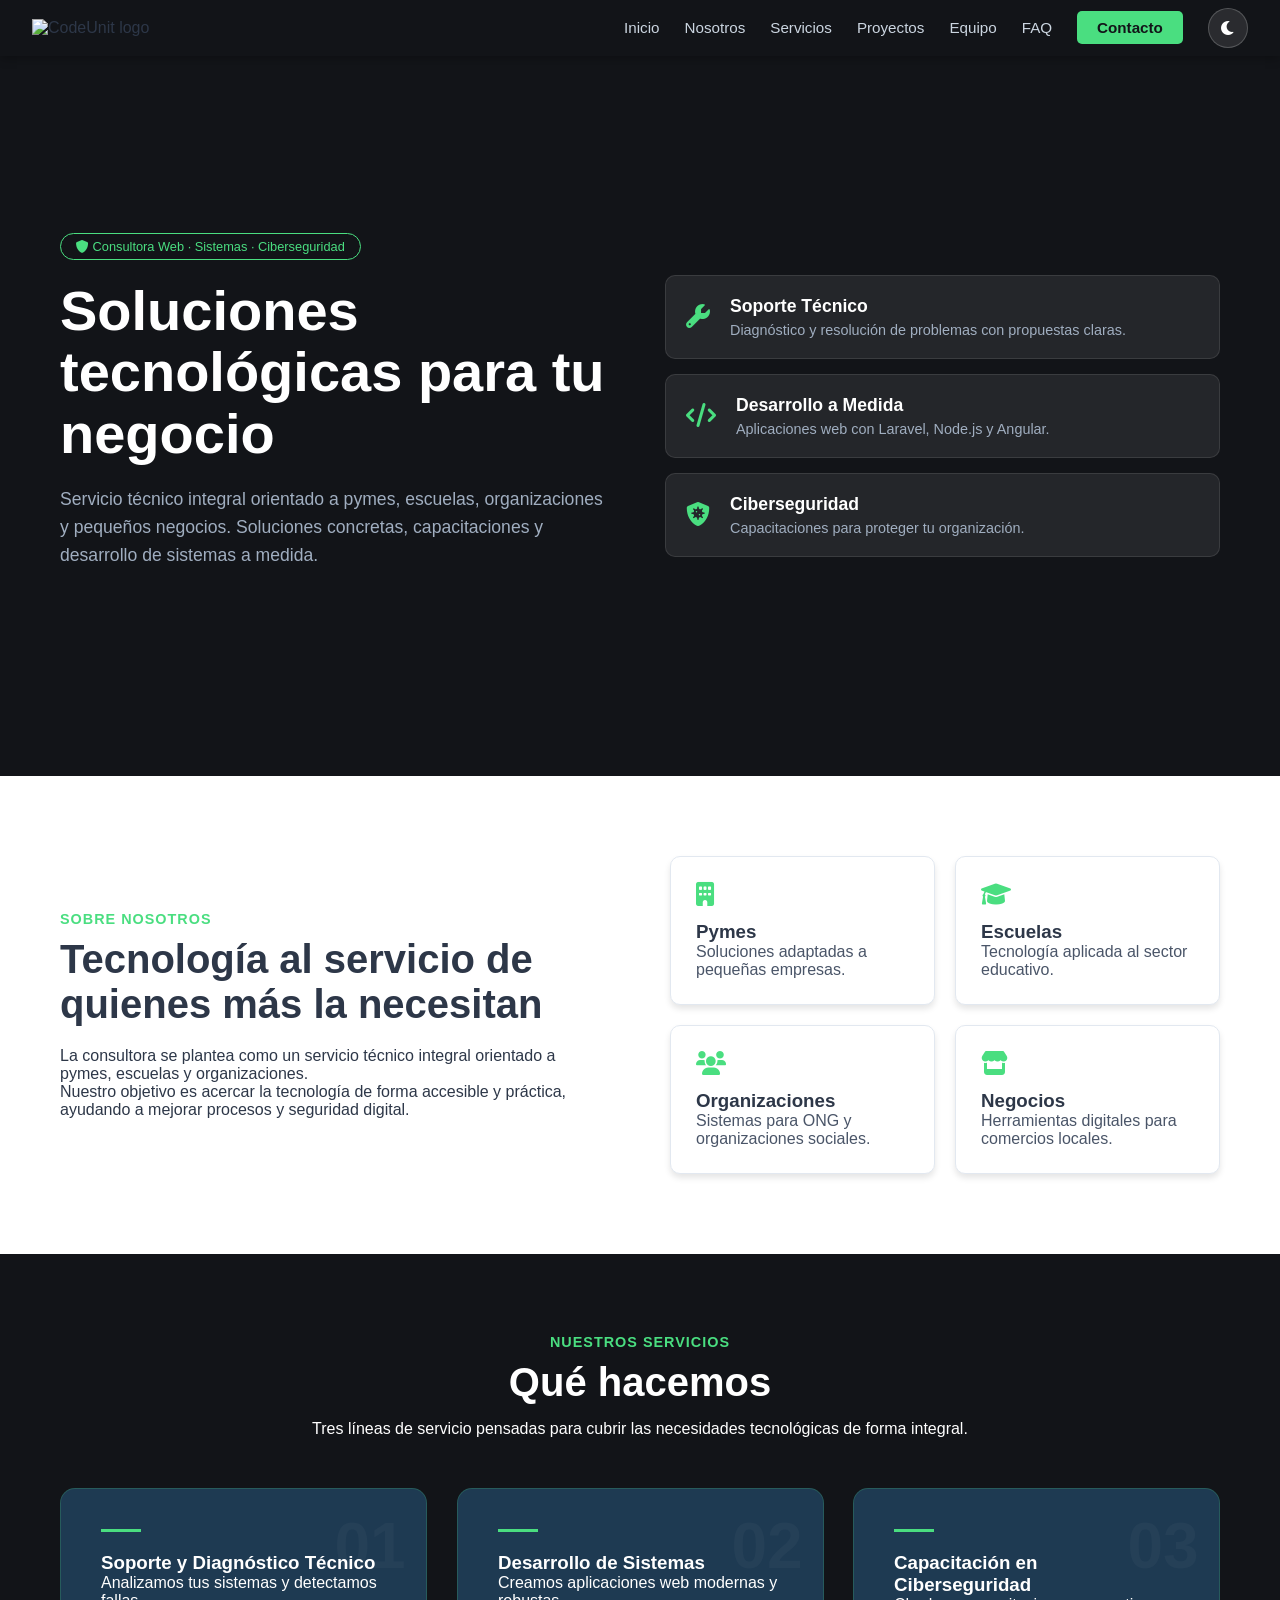
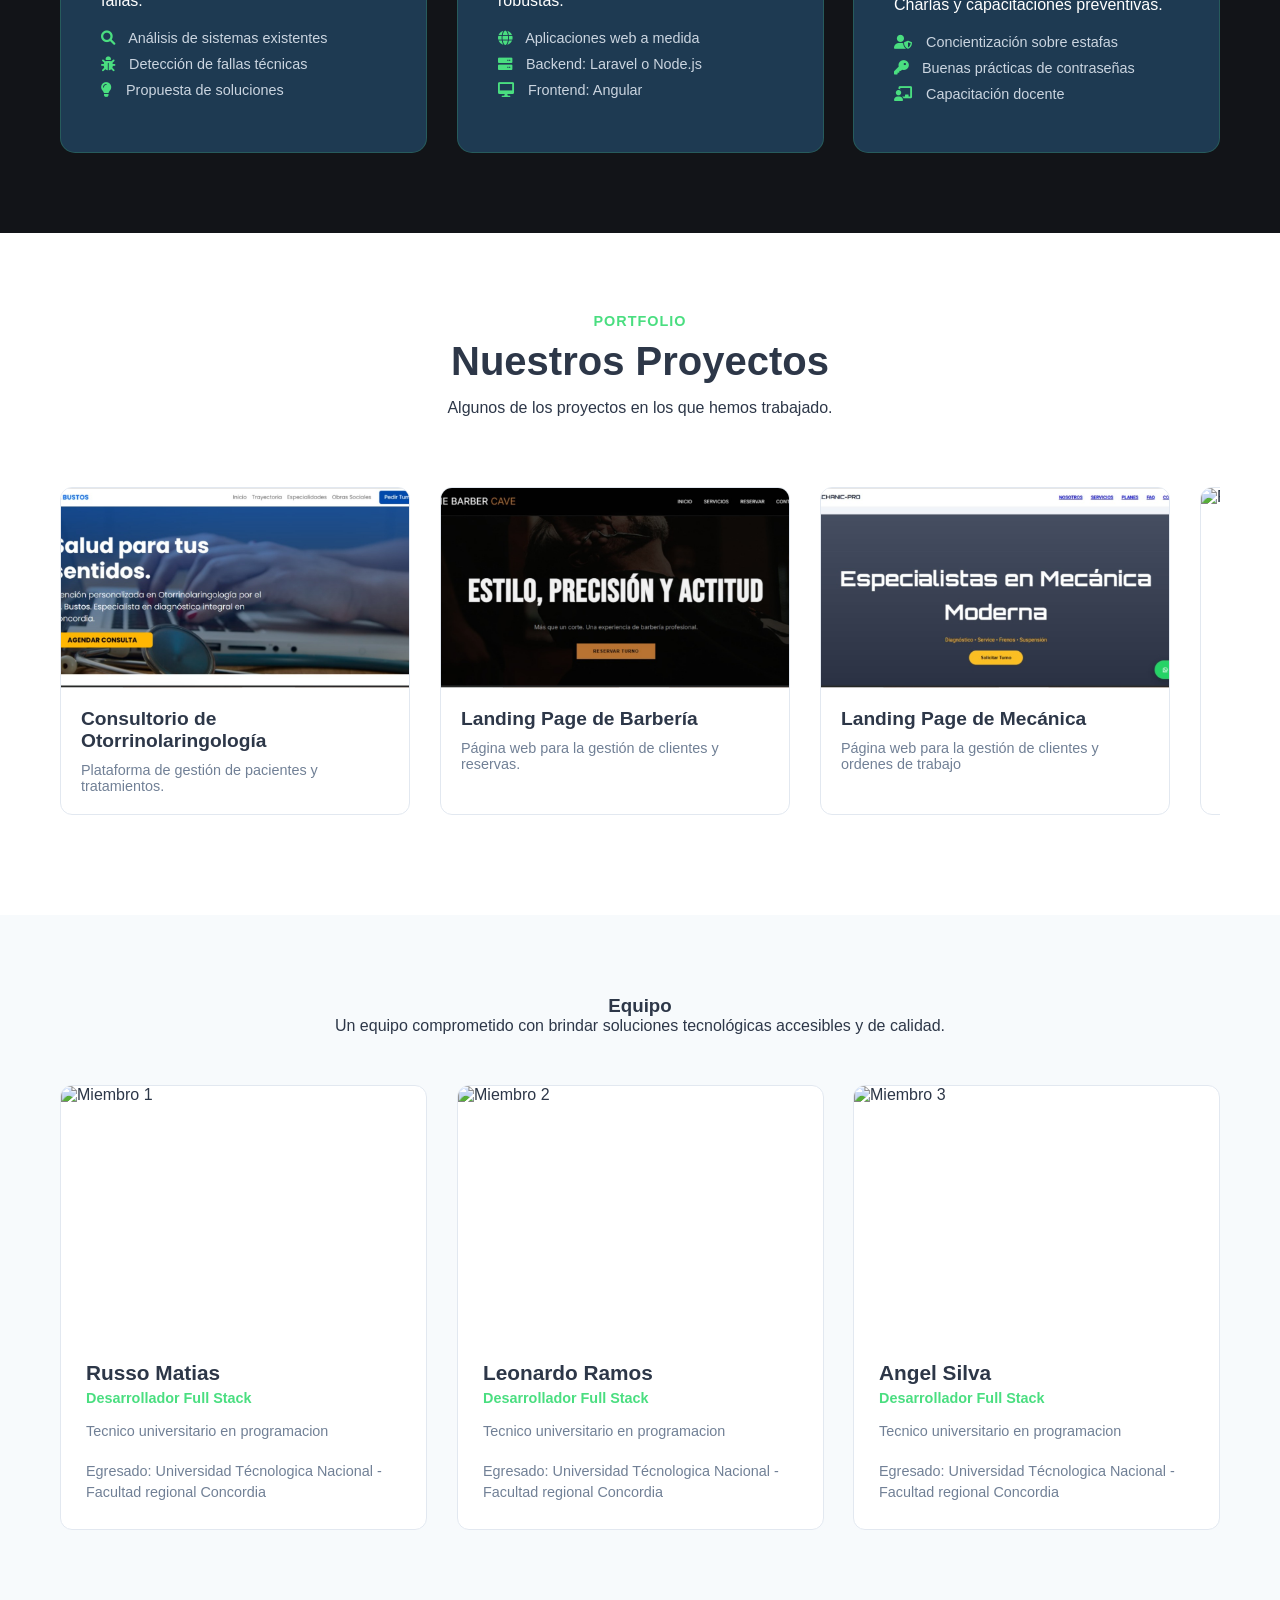
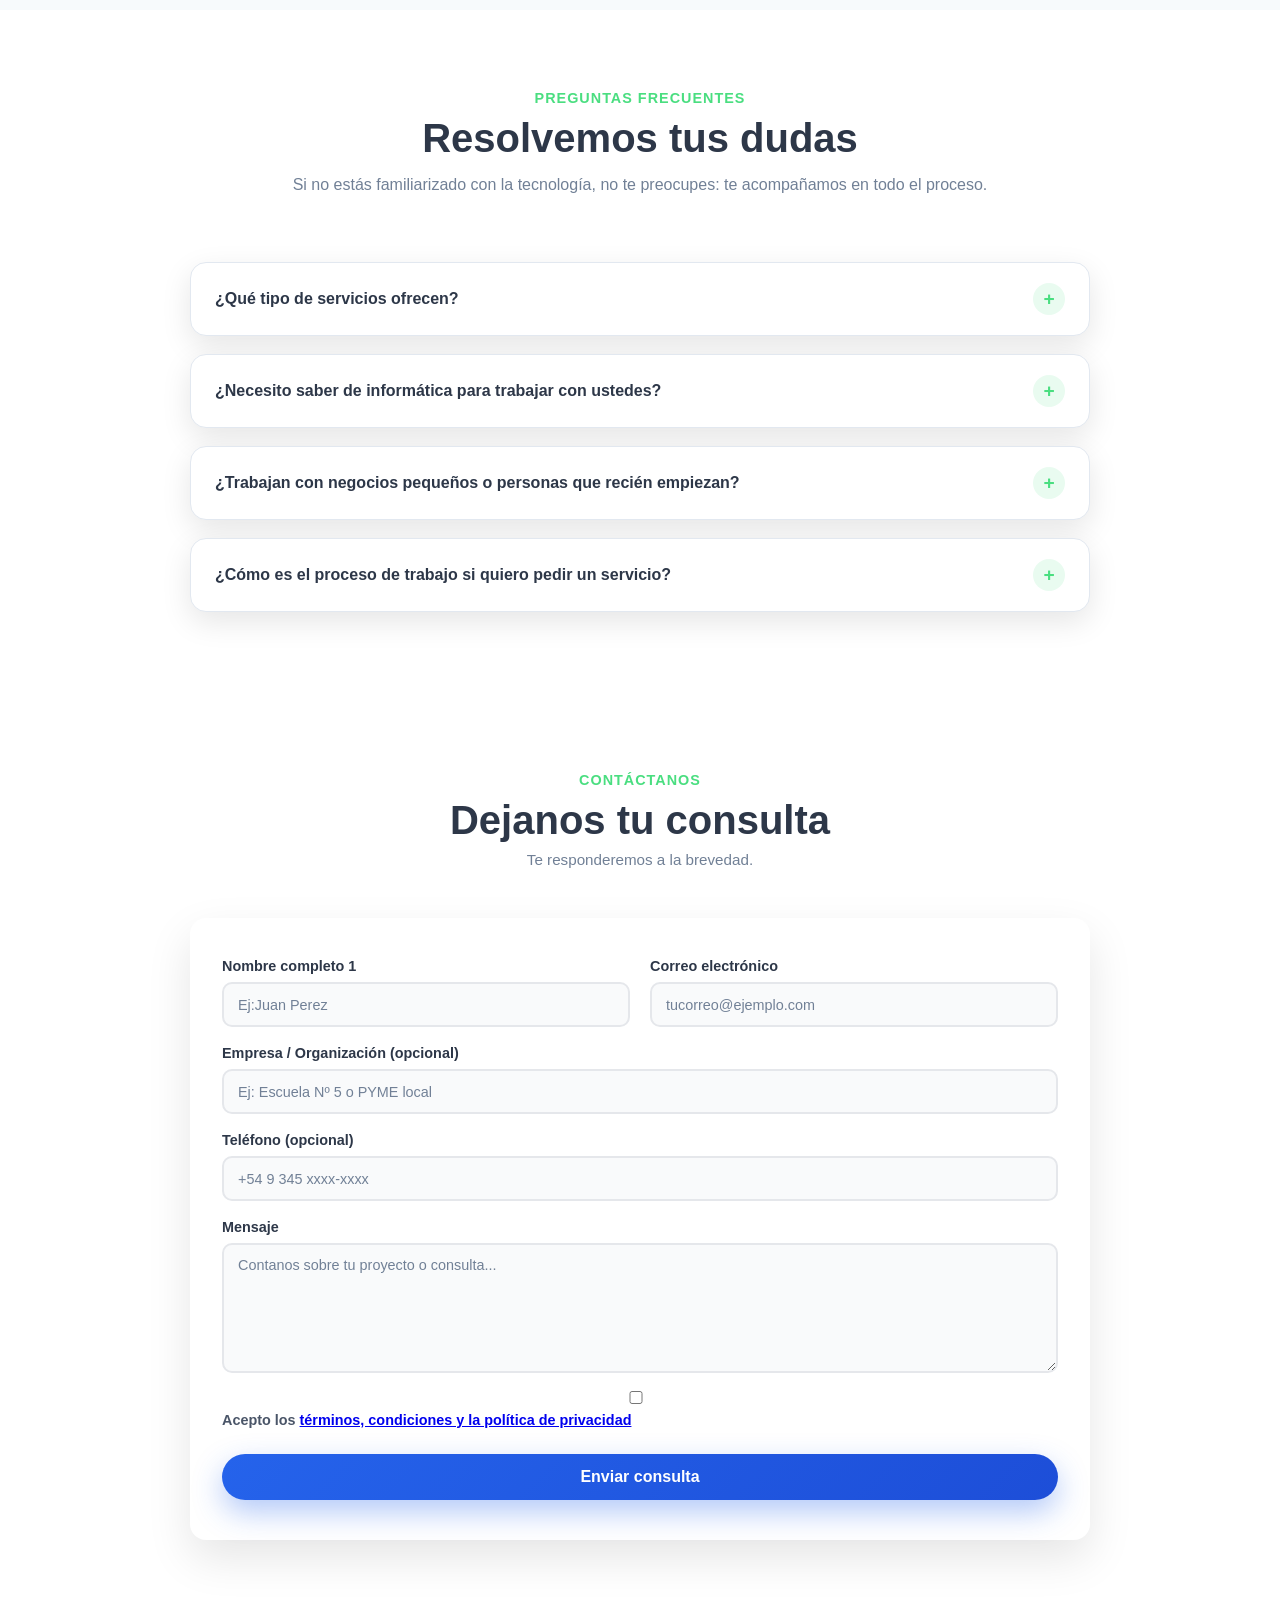
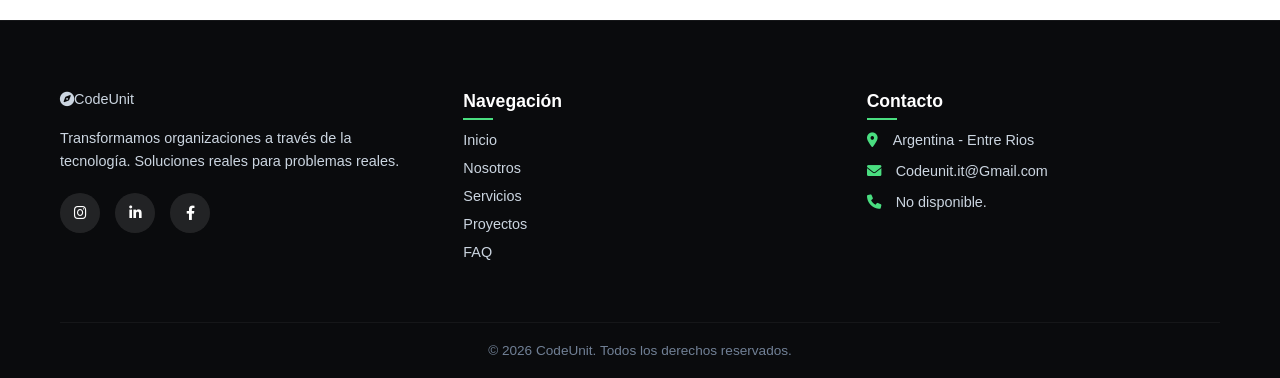
==== commit 16d4be90: "Configuración de SEO. Se agregó los terminos y condiciones" ====
--- a/index.html
+++ b/index.html
@@ -5,6 +5,15 @@
     <meta charset="UTF-8">
     <meta name="viewport" content="width=device-width, initial-scale=1.0">
     <title>Code Unit - Soluciones Tecnológicas</title>
+
+    <meta name="description" content="CodeUnit: Consultora tecnológica en Concordia, Entre Ríos. Ofrecemos soporte técnico, desarrollo web a medida y capacitaciones en ciberseguridad para pymes y organizaciones.">
+    <link rel="canonical" href="https://codeunit.com.ar/">
+
+    <meta property="og:title" content="Code Unit - Soluciones Tecnológicas">
+    <meta property="og:description" content="Servicio técnico integral, desarrollo de sistemas a medida y ciberseguridad.">
+    <meta property="og:image" content="https://codeunit.com.ar/newLogo.png">
+    <meta property="og:url" content="https://codeunit.com.ar/">
+    <meta property="og:type" content="website">
 
     <link rel="stylesheet" href="styles.css">
     <link rel="icon" type="image/x-icon" href="newLogo.png">
@@ -262,7 +271,6 @@
         </div>
     </section>
 
-    <!-- FAQ -->
     <section id="faq" class="section-white">
         <div class="container">
             <div class="center-header">
@@ -336,7 +344,7 @@
 
                     <div class="form-group">
                         <label for="telefono">Teléfono (opcional)</label>
-                        <input type="tel" id="telefono" name="telefono" placeholder="+54 9 11 xxxx-xxxx">
+                        <input type="tel" id="telefono" name="telefono" placeholder="+54 9 345 xxxx-xxxx">
                     </div>
 
                     <div class="form-group">
@@ -347,12 +355,12 @@
 
                     <div class="form-group form-check">
                         <input type="checkbox" id="acepto" name="acepto">
-                        <label for="acepto">Acepto los términos y condiciones y la política de privacidad</label>
+                        <label for="acepto">Acepto los <a href="terminos.html" target="_blank">términos, condiciones y la política de privacidad</a></label>
                     </div>
 
                     <input type="hidden" name="_subject" value="Nueva consulta desde la web">
                     <input type="hidden" name="_captcha" value="false">
-                    <input type="hidden" name="_next" value="https://codeunit-it.github.io/">
+                    <input type="hidden" name="_next" value="https://codeunit.com.ar/">
 
                     <button type="submit">Enviar consulta</button>
                 </form>
@@ -371,8 +379,8 @@
                     <p>Transformamos organizaciones a través de la tecnología. Soluciones reales para problemas reales.
                     </p>
                     <div class="social-icons">
-                        <a href="#" class="zoom-hover"><i class="fab fa-instagram"></i></a>
-                        <a href="#" class="zoom-hover"><i class="fab fa-linkedin-in"></i></a>
+                        <a href="https://www.instagram.com/codeunit.it/" target="_blank" class="zoom-hover"><i class="fab fa-instagram"></i></a>
+                        <a href="https://www.linkedin.com/in/codeunit-it/" target="_blank" class="zoom-hover"><i class="fab fa-linkedin-in"></i></a>
                         <a href="#" class="zoom-hover"><i class="fab fa-facebook-f"></i></a>
                     </div>
                 </div>
@@ -391,9 +399,9 @@
                 <div class="footer-col">
                     <h3>Contacto</h3>
                     <ul class="contact-list">
-                        <li><i class="fas fa-map-marker-alt"></i> Calle Falsa 123, Ciudad</li>
+                        <li><i class="fas fa-map-marker-alt"></i> Argentina - Entre Rios</li>
                         <li><i class="fas fa-envelope"></i> Codeunit.it@Gmail.com</li>
-                        <li><i class="fas fa-phone"></i> +54 9 11 xxxx-xxxx</li>
+                        <li><i class="fas fa-phone"></i> No disponible.</li>
                     </ul>
                 </div>
             </div>
